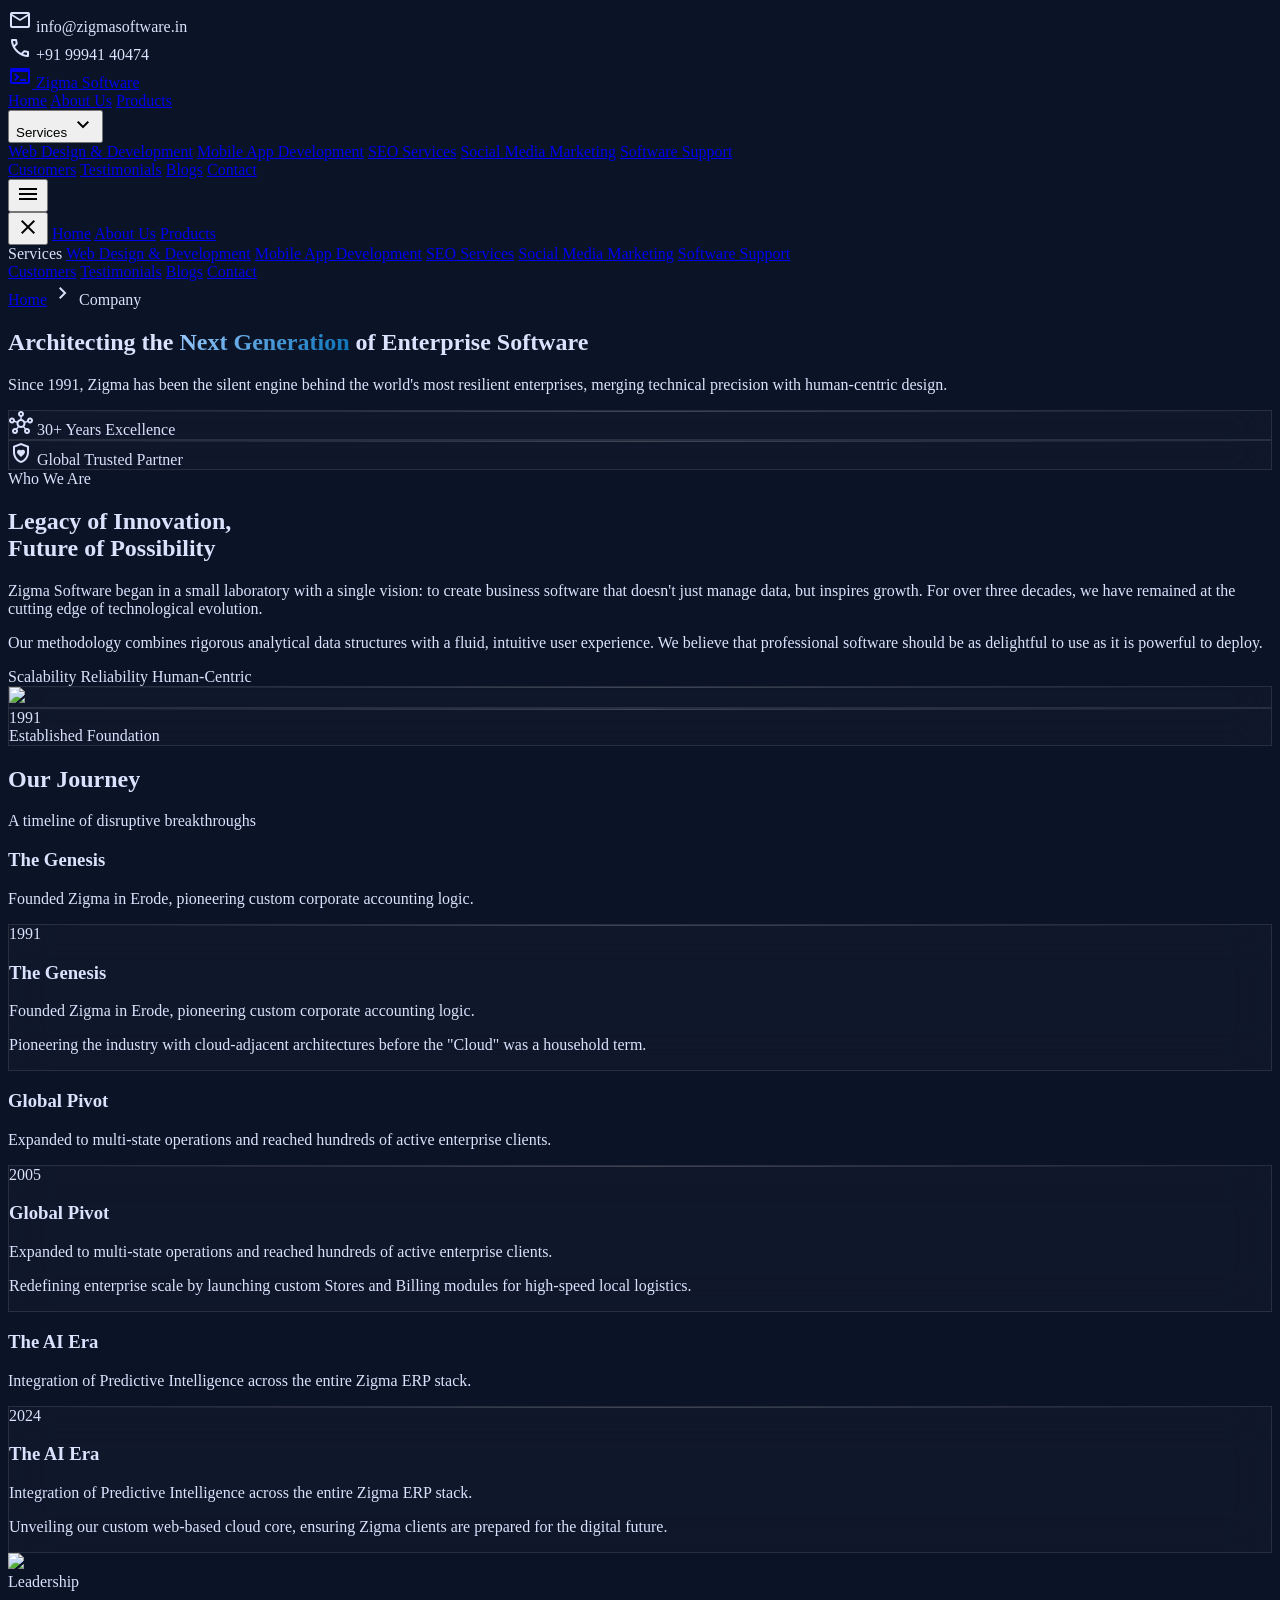
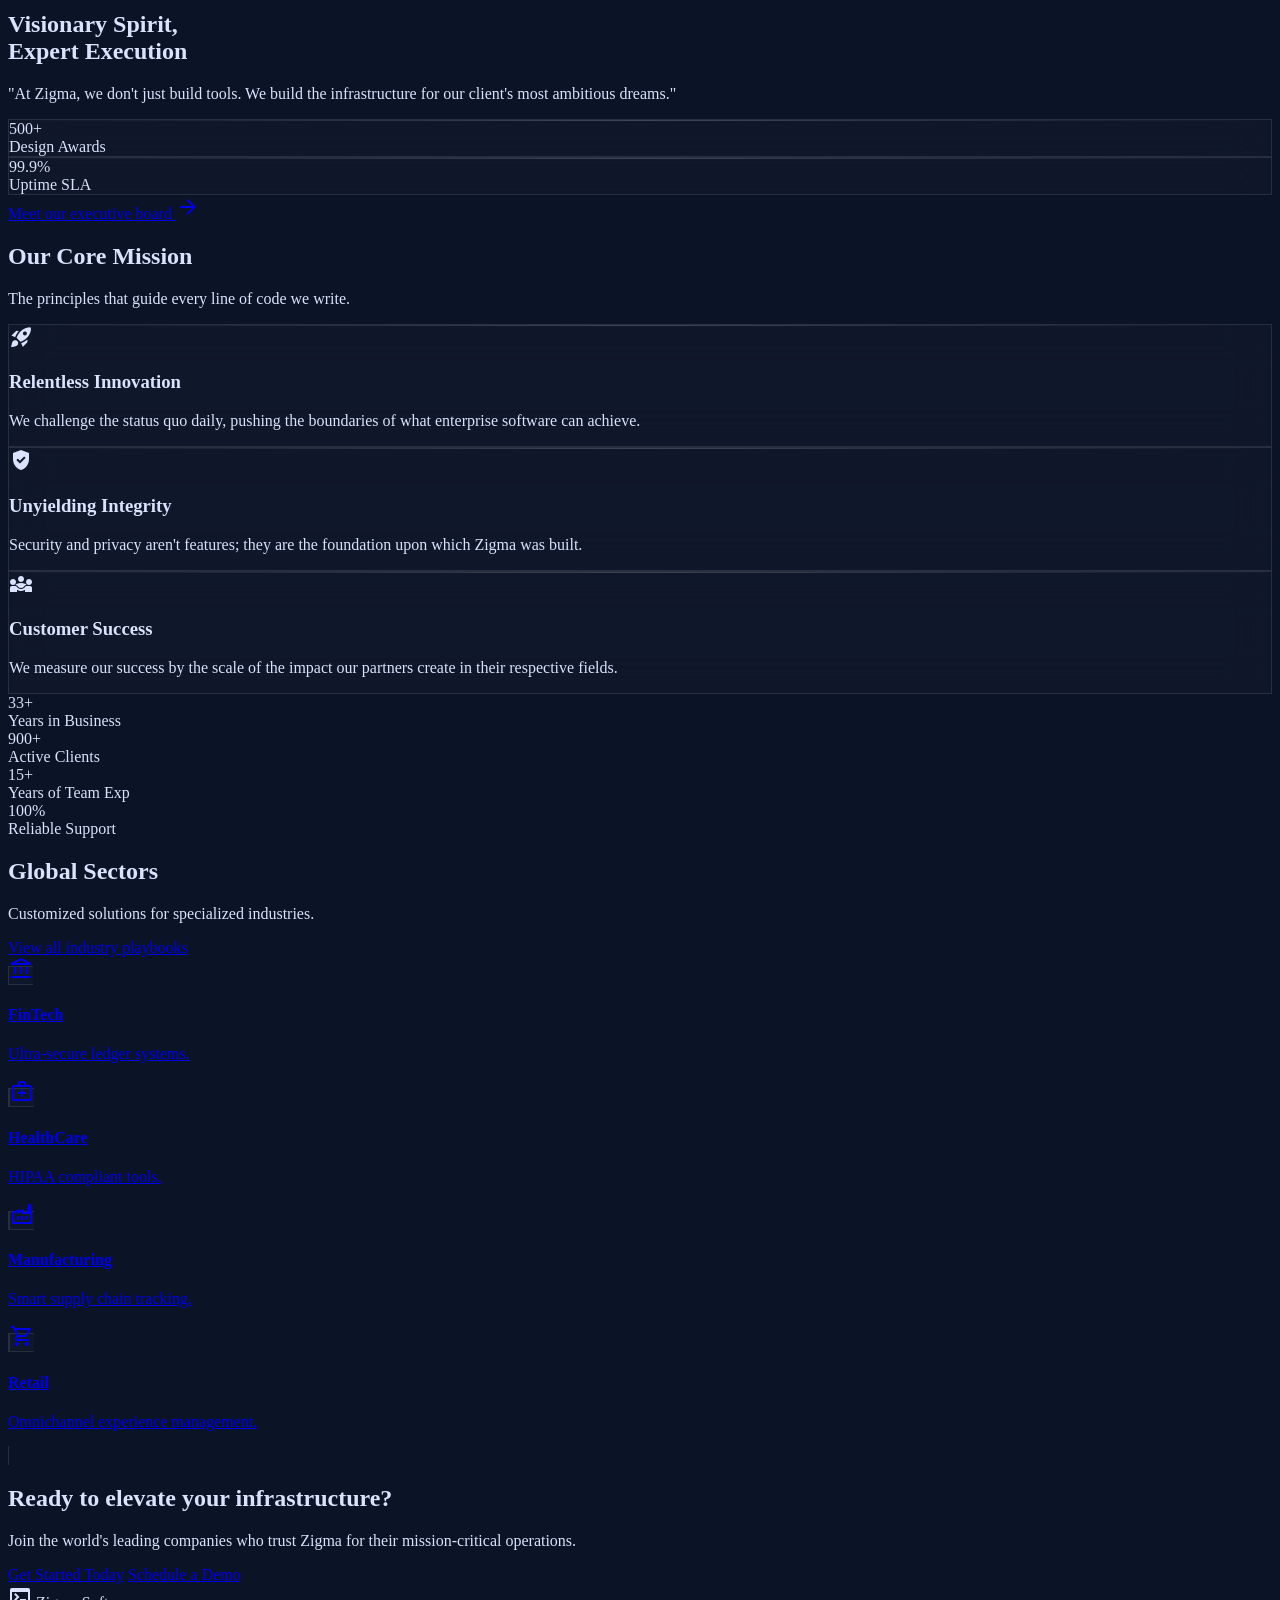
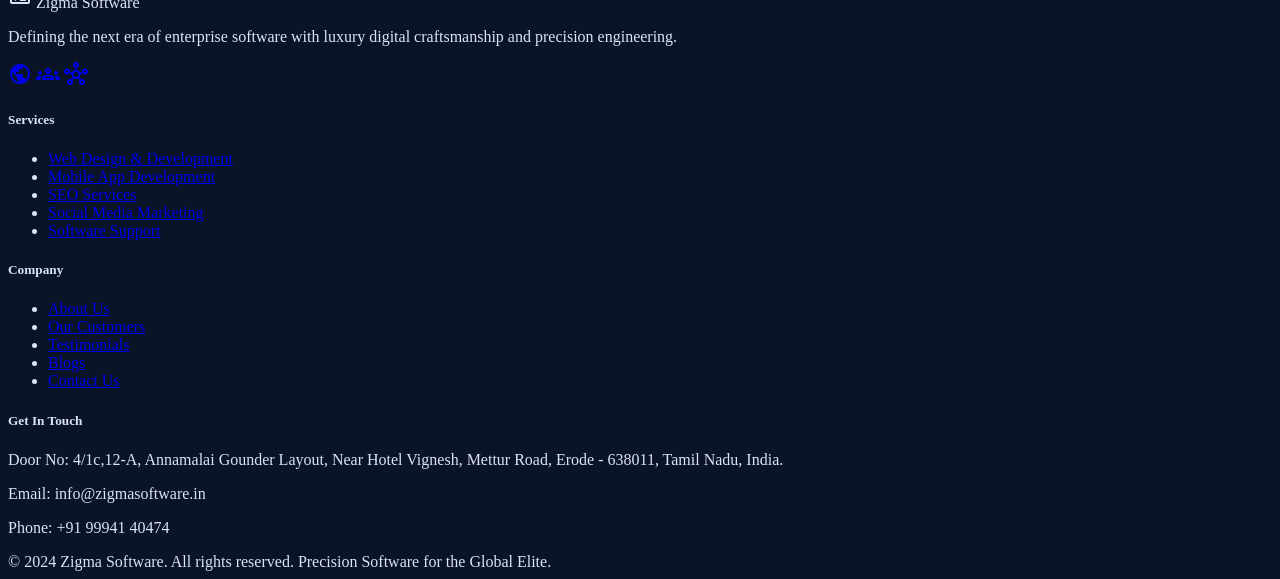
==== about.html @ ea685d1d "Add website files and assets" ====
<!DOCTYPE html>

<html class="dark" lang="en"><head>
<meta charset="utf-8"/>
<meta content="width=device-width, initial-scale=1.0" name="viewport"/>
<title>About Us | Zigma Software</title>
<script src="https://cdn.tailwindcss.com?plugins=forms,container-queries"></script>
<link href="https://fonts.googleapis.com/css2?family=Plus+Jakarta+Sans:wght@400;500;600;700;800&amp;family=Inter:wght@300;400;500;600&amp;family=Geist:wght@400;500;600&amp;display=swap" rel="stylesheet"/>
<link href="https://fonts.googleapis.com/css2?family=Material+Symbols+Outlined:wght,FILL@100..700,0..1&amp;display=swap" rel="stylesheet"/>
<style>
        body {
            background-color: #0b1326;
            color: #dae2fd;
            overflow-x: hidden;
        }
        .glass-card {
            background: rgba(23, 31, 51, 0.4);
            backdrop-filter: blur(20px);
            border: 1px solid rgba(255, 255, 255, 0.1);
            position: relative;
            overflow: hidden;
        }
        .glass-card::before {
            content: "";
            position: absolute;
            top: 0;
            left: 0;
            right: 0;
            height: 1px;
            background: linear-gradient(90deg, transparent, rgba(255,255,255,0.2), transparent);
        }
        .text-gradient-blue {
            background: linear-gradient(135deg, #9ccaff 0%, #0670b7 100%);
            -webkit-background-clip: text;
            -webkit-text-fill-color: transparent;
        }
        .timeline-line {
            background: linear-gradient(to bottom, #0670b7 0%, #bdc2ff 50%, #0670b7 100%);
        }
        .floating {
            animation: floating 6s ease-in-out infinite;
        }
        @keyframes floating {
            0% { transform: translateY(0px); }
            50% { transform: translateY(-20px); }
            100% { transform: translateY(0px); }
        }
        .noise-overlay {
            background-image: url("https://www.transparenttextures.com/patterns/stardust.png");
            opacity: 0.02;
            pointer-events: none;
        }
    </style>
<script id="tailwind-config">
        tailwind.config = {
          darkMode: "class",
          theme: {
            extend: {
              "colors": {
                "tertiary-fixed-dim": "#bdc2ff",
                "surface-tint": "#9ccaff",
                "surface-container-low": "#131b2e",
                "on-primary-fixed-variant": "#00497b",
                "on-secondary-fixed-variant": "#930016",
                "outline": "#8a919c",
                "on-primary-fixed": "#001d35",
                "on-error-container": "#ffdad6",
                "on-primary-container": "#e6f0ff",
                "on-background": "#dae2fd",
                "surface-bright": "#31394d",
                "primary": "#9ccaff",
                "on-tertiary": "#1b247f",
                "surface-dim": "#0b1326",
                "on-secondary-container": "#ffb3ae",
                "on-secondary": "#68000c",
                "surface-container-lowest": "#060e20",
                "tertiary-fixed": "#e0e0ff",
                "outline-variant": "#404751",
                "inverse-on-surface": "#283044",
                "error": "#ffb4ab",
                "background": "#0b1326",
                "tertiary": "#bdc2ff",
                "on-tertiary-container": "#efedff",
                "primary-fixed-dim": "#9ccaff",
                "secondary-fixed-dim": "#ffb3ae",
                "surface-container": "#171f33",
                "on-surface-variant": "#c0c7d2",
                "primary-fixed": "#d0e4ff",
                "surface-variant": "#2d3449",
                "inverse-primary": "#0062a1",
                "tertiary-container": "#5b64be",
                "on-secondary-fixed": "#410005",
                "on-tertiary-fixed-variant": "#343d96",
                "inverse-surface": "#dae2fd",
                "error-container": "#93000a",
                "on-error": "#690005",
                "on-primary": "#003257",
                "surface-container-highest": "#2d3449",
                "surface": "#0b1326",
                "secondary-fixed": "#ffdad7",
                "on-tertiary-fixed": "#000767",
                "on-surface": "#dae2fd",
                "secondary": "#ffb3ae",
                "surface-container-high": "#222a3d",
                "secondary-container": "#a9011b",
                "primary-container": "#0670b7",
                "brand-red": "#EC3F43",
                "brand-blue": "#0670B7"
              },
              "borderRadius": {
                "DEFAULT": "0.25rem",
                "lg": "0.5rem",
                "xl": "0.75rem",
                "full": "9999px",
                "executive": "20px"
              },
              "spacing": {
                      "base": "8px",
                      "container-margin-desktop": "40px",
                      "container-margin-mobile": "16px",
                      "container-max": "1440px",
                      "gutter": "24px",
                      "lg": "24px",
                      "md": "16px",
                      "sm": "12px",
                      "xl": "32px",
                      "xs": "4px",
                      "xxl": "64px"
              },
              "fontFamily": {
                "label-md": ["Geist"],
                "body-md": ["Inter"],
                "headline-md": ["Plus Jakarta Sans"],
                "display-lg": ["Plus Jakarta Sans"],
                "body-lg": ["Inter"]
              }
            }
          }
        }
    </script>
<style>
    body {
      min-height: max(884px, 100dvh);
    }
  </style>
  </head>
<body class="font-body-md text-on-surface bg-surface">
<div class="noise-overlay fixed inset-0 z-[100]"></div>
<!-- Top Contact Bar -->
<div class="hidden md:flex bg-[#001D35] text-white h-10 px-container-margin-desktop items-center justify-between text-label-sm font-label-sm relative z-50 border-b border-white/10">
<div class="flex items-center gap-md">
<span class="flex items-center gap-xs"><span class="material-symbols-outlined text-[16px] text-primary-fixed-dim">mail</span> info@zigmasoftware.in</span>
</div>
<div class="flex items-center gap-md">
<span class="flex items-center gap-xs"><span class="material-symbols-outlined text-[16px] text-primary-fixed-dim">call</span> +91 99941 40474</span>
</div>
</div>
<!-- Navigation Header -->
<nav class="sticky top-0 w-full z-50 bg-[#00497b] shadow-md border-b border-white/10 h-20 flex items-center" id="main-nav">
<div class="max-w-[1280px] mx-auto w-full px-container-margin-desktop flex items-center justify-between h-full">
<a href="index.html" class="flex items-center gap-base cursor-pointer">
<span class="material-symbols-outlined text-white text-[32px]">terminal</span>
<span class="font-poppins font-bold text-headline-md text-white tracking-tight">Zigma Software</span>
</a>
<div class="hidden lg:flex items-center gap-xl font-poppins text-label-md h-full">
<a class="text-white hover:text-secondary transition-colors" href="index.html">Home</a>
<a class="text-white hover:text-secondary transition-colors" href="about.html">About Us</a>
<a class="text-white hover:text-secondary transition-colors" href="products.html">Products</a>
<!-- Services Dropdown container -->
<div class="relative group h-full flex items-center">
  <button class="text-white hover:text-secondary font-semibold flex items-center gap-xs focus:outline-none">
    <span>Services</span>
    <span class="material-symbols-outlined text-[16px] transition-transform duration-200 group-hover:rotate-180 font-bold">expand_more</span>
  </button>
  <!-- Dropdown Menu -->
  <div class="absolute top-full left-0 w-64 rounded-md shadow-lg bg-white ring-1 ring-black ring-opacity-5 opacity-0 invisible group-hover:opacity-100 group-hover:visible transition-all duration-200 z-50 py-1 text-left">
    <a href="web-development.html" class="block px-4 py-2.5 text-sm text-gray-700 hover:bg-gray-100 hover:text-primary" role="menuitem">Web Design & Development</a>
    <a href="mobile-development.html" class="block px-4 py-2.5 text-sm text-gray-700 hover:bg-gray-100 hover:text-primary" role="menuitem">Mobile App Development</a>
    <a href="seo-services.html" class="block px-4 py-2.5 text-sm text-gray-700 hover:bg-gray-100 hover:text-primary" role="menuitem">SEO Services</a>
    <a href="social-marketing.html" class="block px-4 py-2.5 text-sm text-gray-700 hover:bg-gray-100 hover:text-primary" role="menuitem">Social Media Marketing</a>
    <a href="software-support.html" class="block px-4 py-2.5 text-sm text-gray-700 hover:bg-gray-100 hover:text-primary" role="menuitem">Software Support</a>
  </div>
</div>
<a class="text-white hover:text-secondary transition-colors" href="customer.html">Customers</a>
<a class="text-white hover:text-secondary transition-colors" href="testimonials.html">Testimonials</a>
<a class="text-white hover:text-secondary transition-colors" href="blog.html">Blogs</a>
<a href="contact.html" class="bg-[#EC3F43] text-white px-md py-xs rounded font-bold hover:brightness-110 transition-all">Contact</a>
</div>
<button class="lg:hidden text-white" id="mobile-menu-toggle">
<span class="material-symbols-outlined">menu</span>
</button>
</div>
</nav>

<!-- Mobile Menu (Overlay) -->
<div class="fixed inset-0 z-[100] bg-[#001D35]/95 hidden lg:hidden flex flex-col items-center justify-center gap-lg text-white text-title-lg font-bold" id="mobile-menu">
<button class="absolute top-6 right-6 text-white" id="mobile-menu-close">
<span class="material-symbols-outlined text-[32px]">close</span>
</button>
<a class="hover:text-secondary transition-colors" href="index.html">Home</a>
<a class="hover:text-secondary transition-colors" href="about.html">About Us</a>
<a class="hover:text-secondary transition-colors" href="products.html">Products</a>
<div class="flex flex-col items-center gap-sm">
  <span class="text-white/60 text-sm uppercase tracking-wider">Services</span>
  <a class="text-white hover:text-secondary text-base transition-colors" href="web-development.html">Web Design & Development</a>
  <a class="text-white hover:text-secondary text-base transition-colors" href="mobile-development.html">Mobile App Development</a>
  <a class="text-white hover:text-secondary text-base transition-colors" href="seo-services.html">SEO Services</a>
  <a class="text-white hover:text-secondary text-base transition-colors" href="social-marketing.html">Social Media Marketing</a>
  <a class="text-white hover:text-secondary text-base transition-colors" href="software-support.html">Software Support</a>
</div>
<a class="hover:text-secondary transition-colors" href="customer.html">Customers</a>
<a class="hover:text-secondary transition-colors" href="testimonials.html">Testimonials</a>
<a class="hover:text-secondary transition-colors" href="blog.html">Blogs</a>
<a href="contact.html" class="bg-[#EC3F43] text-white px-xl py-md rounded-full font-semibold hover:brightness-110 transition-all mt-md">Contact</a>
</div>
<main>
<!-- Hero Section -->
<section class="relative min-h-[618px] flex flex-col items-center justify-center overflow-hidden px-gutter pt-xxl pb-xxl">
<div class="absolute inset-0 bg-gradient-to-br from-surface-dim via-surface-container-low to-primary-container/20 z-0"></div>
<!-- Animated Background Elements -->
<div class="absolute top-20 left-10 w-64 h-64 bg-primary/10 rounded-full blur-[100px] floating"></div>
<div class="absolute bottom-10 right-10 w-96 h-96 bg-brand-red/5 rounded-full blur-[120px] floating" style="animation-delay: 2s"></div>
<div class="relative z-10 max-w-4xl text-center space-y-md">
<nav class="flex justify-center items-center gap-xs text-on-surface-variant font-label-sm mb-lg">
<a href="index.html" class="hover:text-primary cursor-pointer transition-colors">Home</a>
<span class="material-symbols-outlined text-sm" data-icon="chevron_right">chevron_right</span>
<span class="text-primary">Company</span>
</nav>
<h1 class="font-display-lg text-display-lg tracking-tight leading-none text-on-surface">
                    Architecting the <span class="text-gradient-blue">Next Generation</span> of Enterprise Software
                </h1>
<p class="font-body-lg text-body-lg text-on-surface-variant max-w-2xl mx-auto">
                    Since 1991, Zigma has been the silent engine behind the world's most resilient enterprises, merging technical precision with human-centric design.
                </p>
<div class="flex flex-wrap justify-center gap-md pt-lg">
<div class="glass-card px-lg py-md rounded-executive flex items-center gap-sm">
<span class="material-symbols-outlined text-primary" data-icon="hub">hub</span>
<span class="font-label-md">30+ Years Excellence</span>
</div>
<div class="glass-card px-lg py-md rounded-executive flex items-center gap-sm">
<span class="material-symbols-outlined text-brand-red" data-icon="shield_with_heart">shield_with_heart</span>
<span class="font-label-md">Global Trusted Partner</span>
</div>
</div>
</div>
</section>
<!-- Who We Are -->
<section class="py-xxl max-w-container-max mx-auto px-gutter grid grid-cols-1 lg:grid-cols-2 gap-xxl items-center">
<div class="space-y-lg">
<span class="text-brand-blue font-label-sm tracking-[0.2em] uppercase">Who We Are</span>
<h2 class="font-headline-lg text-headline-lg text-on-surface leading-tight">Legacy of Innovation, <br/>Future of Possibility</h2>
<div class="font-body-md text-on-surface-variant space-y-md">
<p>Zigma Software began in a small laboratory with a single vision: to create business software that doesn't just manage data, but inspires growth. For over three decades, we have remained at the cutting edge of technological evolution.</p>
<p>Our methodology combines rigorous analytical data structures with a fluid, intuitive user experience. We believe that professional software should be as delightful to use as it is powerful to deploy.</p>
</div>
<div class="flex flex-wrap gap-sm">
<span class="bg-primary/10 text-primary border border-primary/20 px-md py-xs rounded-full font-label-sm">Scalability</span>
<span class="bg-primary/10 text-primary border border-primary/20 px-md py-xs rounded-full font-label-sm">Reliability</span>
<span class="bg-primary/10 text-primary border border-primary/20 px-md py-xs rounded-full font-label-sm">Human-Centric</span>
</div>
</div>
<div class="relative">
<div class="glass-card rounded-executive p-md aspect-square flex items-center justify-center">
<img class="w-full h-full object-cover rounded-[12px] brightness-90 contrast-110" data-alt="A high-end architectural shot of a modern glass and steel office building during blue hour. The lighting is cold and professional with glowing blue interior lights. The composition is dynamic and diagonal, reflecting a sense of progress and stability. Minimalist tech aesthetic with deep navy shadows and bright highlights." src="https://lh3.googleusercontent.com/aida/[base64]"/>
</div>
<div class="absolute -bottom-8 -left-8 glass-card p-lg rounded-executive shadow-2xl border-primary/30 hidden md:block">
<div class="text-primary font-display-lg text-headline-lg">1991</div>
<div class="font-label-md text-on-surface-variant">Established Foundation</div>
</div>
</div>
</section>
<!-- Our Journey -->
<section class="py-xxl bg-surface-container-lowest relative">
<div class="max-w-container-max mx-auto px-gutter">
<div class="text-center mb-xxl">
<h2 class="font-headline-lg text-headline-lg">Our Journey</h2>
<p class="text-on-surface-variant mt-sm">A timeline of disruptive breakthroughs</p>
</div>
<div class="relative">
<!-- Vertical Line -->
<div class="absolute left-1/2 -translate-x-1/2 top-0 bottom-0 w-px timeline-line opacity-20 hidden md:block"></div>
<div class="space-y-xxl">
<!-- Step 1 -->
<div class="flex flex-col md:flex-row items-center gap-xl relative">
<div class="w-full md:w-1/2 text-right hidden md:block">
<h3 class="font-headline-md text-primary">The Genesis</h3>
<p class="text-on-surface-variant">Founded Zigma in Erode, pioneering custom corporate accounting logic.</p>
</div>
<div class="z-10 w-12 h-12 rounded-full bg-surface border-4 border-primary flex items-center justify-center">
<div class="w-2 h-2 rounded-full bg-primary animate-ping"></div>
</div>
<div class="w-full md:w-1/2 glass-card p-lg rounded-executive">
<span class="text-primary font-bold">1991</span>
<h3 class="font-headline-md block md:hidden">The Genesis</h3>
<p class="text-on-surface-variant md:hidden">Founded Zigma in Erode, pioneering custom corporate accounting logic.</p>
<p class="hidden md:block">Pioneering the industry with cloud-adjacent architectures before the "Cloud" was a household term.</p>
</div>
</div>
<!-- Step 2 -->
<div class="flex flex-col md:flex-row-reverse items-center gap-xl relative">
<div class="w-full md:w-1/2 text-left hidden md:block">
<h3 class="font-headline-md text-brand-red">Global Pivot</h3>
<p class="text-on-surface-variant">Expanded to multi-state operations and reached hundreds of active enterprise clients.</p>
</div>
<div class="z-10 w-12 h-12 rounded-full bg-surface border-4 border-brand-red flex items-center justify-center">
<div class="w-2 h-2 rounded-full bg-brand-red"></div>
</div>
<div class="w-full md:w-1/2 glass-card p-lg rounded-executive">
<span class="text-brand-red font-bold">2005</span>
<h3 class="font-headline-md block md:hidden">Global Pivot</h3>
<p class="text-on-surface-variant md:hidden">Expanded to multi-state operations and reached hundreds of active enterprise clients.</p>
<p class="hidden md:block">Redefining enterprise scale by launching custom Stores and Billing modules for high-speed local logistics.</p>
</div>
</div>
<!-- Step 3 -->
<div class="flex flex-col md:flex-row items-center gap-xl relative">
<div class="w-full md:w-1/2 text-right hidden md:block">
<h3 class="font-headline-md text-primary">The AI Era</h3>
<p class="text-on-surface-variant">Integration of Predictive Intelligence across the entire Zigma ERP stack.</p>
</div>
<div class="z-10 w-12 h-12 rounded-full bg-surface border-4 border-primary flex items-center justify-center">
<div class="w-2 h-2 rounded-full bg-primary"></div>
</div>
<div class="w-full md:w-1/2 glass-card p-lg rounded-executive">
<span class="text-primary font-bold">2024</span>
<h3 class="font-headline-md block md:hidden">The AI Era</h3>
<p class="text-on-surface-variant md:hidden">Integration of Predictive Intelligence across the entire Zigma ERP stack.</p>
<p class="hidden md:block">Unveiling our custom web-based cloud core, ensuring Zigma clients are prepared for the digital future.</p>
</div>
</div>
</div>
</div>
</div>
</section>
<!-- The Visionary Spirit -->
<section class="py-xxl max-w-container-max mx-auto px-gutter overflow-hidden">
<div class="flex flex-col lg:flex-row gap-xxl items-center">
<div class="w-full lg:w-1/2 relative">
<div class="absolute -top-10 -left-10 w-full h-full border-2 border-primary/20 rounded-executive"></div>
<img class="w-full rounded-executive shadow-2xl relative z-10" data-alt="A professional, high-fidelity black and white portrait of a confident tech executive. The lighting is cinematic, highlighting sharp features and a visionary gaze. The background is a soft-focus laboratory or high-tech office with glowing monitors. Minimalist, premium, and authoritative atmosphere with high contrast." src="https://lh3.googleusercontent.com/aida/[base64]"/>
</div>
<div class="w-full lg:w-1/2 space-y-lg">
<span class="text-brand-red font-label-sm tracking-[0.2em] uppercase">Leadership</span>
<h2 class="font-display-lg text-headline-lg leading-tight">Visionary Spirit, <br/>Expert Execution</h2>
<p class="font-body-lg text-on-surface-variant">"At Zigma, we don't just build tools. We build the infrastructure for our client's most ambitious dreams."</p>
<div class="grid grid-cols-2 gap-md">
<div class="glass-card p-md rounded-executive border-l-4 border-l-primary">
<div class="font-headline-md text-primary">500+</div>
<div class="font-label-sm text-on-surface-variant">Design Awards</div>
</div>
<div class="glass-card p-md rounded-executive border-l-4 border-l-brand-red">
<div class="font-headline-md text-brand-red">99.9%</div>
<div class="font-label-sm text-on-surface-variant">Uptime SLA</div>
</div>
</div>
<a href="contact.html" class="flex items-center gap-sm text-primary font-label-md group">
                        Meet our executive board
                        <span class="material-symbols-outlined transition-transform group-hover:translate-x-2" data-icon="arrow_forward">arrow_forward</span>
</a>
</div>
</div>
</section>
<!-- Mission & Values -->
<section class="py-xxl bg-gradient-to-b from-surface to-surface-container">
<div class="max-w-container-max mx-auto px-gutter text-center mb-xl">
<h2 class="font-headline-lg text-headline-lg">Our Core Mission</h2>
<p class="text-on-surface-variant">The principles that guide every line of code we write.</p>
</div>
<div class="max-w-container-max mx-auto px-gutter grid grid-cols-1 md:grid-cols-3 gap-lg">
<div class="glass-card p-xl rounded-executive text-center hover:shadow-[0_0_30px_rgba(156,202,255,0.15)] transition-all group">
<div class="w-16 h-16 bg-primary/10 rounded-2xl flex items-center justify-center mx-auto mb-lg group-hover:scale-110 transition-transform">
<span class="material-symbols-outlined text-4xl text-primary" data-icon="rocket_launch" style="font-variation-settings: 'FILL' 1;">rocket_launch</span>
</div>
<h3 class="font-headline-md mb-md">Relentless Innovation</h3>
<p class="text-on-surface-variant font-body-md">We challenge the status quo daily, pushing the boundaries of what enterprise software can achieve.</p>
</div>
<div class="glass-card p-xl rounded-executive text-center hover:shadow-[0_0_30px_rgba(236,63,67,0.15)] transition-all group">
<div class="w-16 h-16 bg-brand-red/10 rounded-2xl flex items-center justify-center mx-auto mb-lg group-hover:scale-110 transition-transform">
<span class="material-symbols-outlined text-4xl text-brand-red" data-icon="verified_user" style="font-variation-settings: 'FILL' 1;">verified_user</span>
</div>
<h3 class="font-headline-md mb-md">Unyielding Integrity</h3>
<p class="text-on-surface-variant font-body-md">Security and privacy aren't features; they are the foundation upon which Zigma was built.</p>
</div>
<div class="glass-card p-xl rounded-executive text-center hover:shadow-[0_0_30px_rgba(156,202,255,0.15)] transition-all group">
<div class="w-16 h-16 bg-primary/10 rounded-2xl flex items-center justify-center mx-auto mb-lg group-hover:scale-110 transition-transform">
<span class="material-symbols-outlined text-4xl text-primary" data-icon="diversity_3" style="font-variation-settings: 'FILL' 1;">diversity_3</span>
</div>
<h3 class="font-headline-md mb-md">Customer Success</h3>
<p class="text-on-surface-variant font-body-md">We measure our success by the scale of the impact our partners create in their respective fields.</p>
</div>
</div>
</section>
<!-- Achievements Stats -->
<section class="py-xxl bg-[#001d35] relative overflow-hidden">
<div class="absolute inset-0 noise-overlay opacity-5"></div>
<div class="max-w-container-max mx-auto px-gutter relative z-10">
<div class="grid grid-cols-1 sm:grid-cols-2 lg:grid-cols-4 gap-xl">
<div class="text-center">
<div class="text-display-lg font-display-lg text-primary leading-none mb-xs">33+</div>
<div class="text-on-surface-variant font-label-md tracking-widest uppercase">Years in Business</div>
</div>
<div class="text-center">
<div class="text-display-lg font-display-lg text-primary leading-none mb-xs">900+</div>
<div class="text-on-surface-variant font-label-md tracking-widest uppercase">Active Clients</div>
</div>
<div class="text-center">
<div class="text-display-lg font-display-lg text-primary leading-none mb-xs">15+</div>
<div class="text-on-surface-variant font-label-md tracking-widest uppercase">Years of Team Exp</div>
</div>
<div class="text-center">
<div class="text-display-lg font-display-lg text-primary leading-none mb-xs">100%</div>
<div class="text-on-surface-variant font-label-md tracking-widest uppercase">Reliable Support</div>
</div>
</div>
</div>
</section>
<!-- Industries We Serve -->
<section class="py-xxl max-w-container-max mx-auto px-gutter">
<div class="mb-xxl flex flex-col md:flex-row justify-between items-end gap-md">
<div>
<h2 class="font-headline-lg text-headline-lg">Global Sectors</h2>
<p class="text-on-surface-variant">Customized solutions for specialized industries.</p>
</div>
<a class="text-primary font-label-md underline underline-offset-8" href="customer.html">View all industry playbooks</a>
</div>
<div class="grid grid-cols-2 md:grid-cols-4 gap-md">
<a href="customer.html" class="glass-card p-lg rounded-executive group hover:bg-surface-variant/30 transition-all cursor-pointer block">
<span class="material-symbols-outlined text-3xl text-primary mb-md block" data-icon="account_balance">account_balance</span>
<h4 class="font-label-md text-on-surface mb-sm">FinTech</h4>
<p class="text-xs text-on-surface-variant">Ultra-secure ledger systems.</p>
</a>
<a href="customer.html" class="glass-card p-lg rounded-executive group hover:bg-surface-variant/30 transition-all cursor-pointer block">
<span class="material-symbols-outlined text-3xl text-primary mb-md block" data-icon="medical_services">medical_services</span>
<h4 class="font-label-md text-on-surface mb-sm">HealthCare</h4>
<p class="text-xs text-on-surface-variant">HIPAA compliant tools.</p>
</a>
<a href="customer.html" class="glass-card p-lg rounded-executive group hover:bg-surface-variant/30 transition-all cursor-pointer block">
<span class="material-symbols-outlined text-3xl text-primary mb-md block" data-icon="factory">factory</span>
<h4 class="font-label-md text-on-surface mb-sm">Manufacturing</h4>
<p class="text-xs text-on-surface-variant">Smart supply chain tracking.</p>
</a>
<a href="customer.html" class="glass-card p-lg rounded-executive group hover:bg-surface-variant/30 transition-all cursor-pointer block">
<span class="material-symbols-outlined text-3xl text-primary mb-md block" data-icon="shopping_cart">shopping_cart</span>
<h4 class="font-label-md text-on-surface mb-sm">Retail</h4>
<p class="text-xs text-on-surface-variant">Omnichannel experience management.</p>
</a>
</div>
</section>
<!-- Final CTA -->
<section class="py-xxl px-gutter">
<div class="max-w-container-max mx-auto bg-gradient-to-r from-primary-container to-brand-blue rounded-[32px] p-xxl text-center relative overflow-hidden group">
<div class="absolute inset-0 bg-[radial-gradient(circle_at_center,_var(--tw-gradient-stops))] from-white/10 to-transparent opacity-0 group-hover:opacity-100 transition-opacity duration-700"></div>
<div class="relative z-10 max-w-2xl mx-auto space-y-md">
<h2 class="font-display-lg text-display-lg-mobile md:text-display-lg text-white">Ready to elevate your infrastructure?</h2>
<p class="text-on-primary-container/80 font-body-lg">Join the world's leading companies who trust Zigma for their mission-critical operations.</p>
<div class="pt-lg flex flex-col sm:flex-row justify-center gap-md">
<a href="contact.html" class="bg-white text-brand-blue font-label-md px-xxl py-md rounded-full shadow-xl hover:scale-105 transition-transform flex items-center justify-center">Get Started Today</a>
<a href="contact.html" class="bg-brand-red text-white font-label-md px-xxl py-md rounded-full shadow-xl hover:scale-105 transition-transform flex items-center justify-center">Schedule a Demo</a>
</div>
</div>
</div>
</section>
</main>
<!-- Footer -->
<footer class="bg-inverse-surface dark:bg-surface-container-lowest text-on-primary dark:text-on-surface w-full rounded-t-xl border-t-4 border-primary mt-xxl">
<div class="grid grid-cols-1 md:grid-cols-4 gap-lg px-xl py-xl max-w-7xl mx-auto">
<div class="space-y-md">
<div class="flex items-center gap-3">
<span class="material-symbols-outlined text-primary text-[32px]">terminal</span>
<span class="font-headline-md text-headline-md font-bold text-on-primary">Zigma Software</span>
</div>
<p class="text-surface-variant/80 font-body-md leading-relaxed">Defining the next era of enterprise software with luxury digital craftsmanship and precision engineering.</p>
<div class="flex gap-md">
<a class="text-surface-variant/80 hover:text-secondary-fixed transition-all" href="#"><span class="material-symbols-outlined">public</span></a>
<a class="text-surface-variant/80 hover:text-secondary-fixed transition-all" href="#"><span class="material-symbols-outlined">groups</span></a>
<a class="text-surface-variant/80 hover:text-secondary-fixed transition-all" href="#"><span class="material-symbols-outlined">hub</span></a>
</div>
</div>
<div>
<h5 class="font-bold mb-lg">Services</h5>
<ul class="space-y-sm font-body-md text-surface-variant/80">
<li><a class="hover:text-white transition-colors" href="web-development.html">Web Design & Development</a></li>
<li><a class="hover:text-white transition-colors" href="mobile-development.html">Mobile App Development</a></li>
<li><a class="hover:text-white transition-colors" href="seo-services.html">SEO Services</a></li>
<li><a class="hover:text-white transition-colors" href="social-marketing.html">Social Media Marketing</a></li>
<li><a class="hover:text-white transition-colors" href="software-support.html">Software Support</a></li>
</ul>
</div>
<div>
<h5 class="font-bold mb-lg">Company</h5>
<ul class="space-y-sm font-body-md text-surface-variant/80">
<li><a class="hover:text-white transition-colors" href="about.html">About Us</a></li>
<li><a class="hover:text-white transition-colors" href="customer.html">Our Customers</a></li>
<li><a class="hover:text-white transition-colors" href="testimonials.html">Testimonials</a></li>
<li><a class="hover:text-white transition-colors" href="blog.html">Blogs</a></li>
<li><a class="hover:text-white transition-colors" href="contact.html">Contact Us</a></li>
</ul>
</div>
<div>
<h5 class="font-bold mb-lg">Get In Touch</h5>
<p class="text-surface-variant/80 text-sm mb-md">Door No: 4/1c,12-A, Annamalai Gounder Layout, Near Hotel Vignesh, Mettur Road, Erode - 638011, Tamil Nadu, India.</p>
<p class="text-surface-variant/80 text-sm mb-xs">Email: info@zigmasoftware.in</p>
<p class="text-surface-variant/80 text-sm mb-xs">Phone: +91 99941 40474</p>
</div>
</div>
<div class="max-w-7xl mx-auto px-xl py-lg border-t border-outline-variant/10 text-center text-surface-variant/60 font-label-sm text-label-sm">
            © 2024 Zigma Software. All rights reserved. Precision Software for the Global Elite.
        </div>
</footer>
<script>
        // Mobile menu toggle logic
        document.addEventListener('DOMContentLoaded', () => {
            const mobileMenuToggle = document.getElementById('mobile-menu-toggle');
            const mobileMenuClose = document.getElementById('mobile-menu-close');
            const mobileMenu = document.getElementById('mobile-menu');

            if (mobileMenuToggle && mobileMenuClose && mobileMenu) {
                mobileMenuToggle.addEventListener('click', () => {
                    mobileMenu.classList.remove('hidden');
                });
                mobileMenuClose.addEventListener('click', () => {
                    mobileMenu.classList.add('hidden');
                });
            }
        });

        // Micro-interactions and hover effects
        document.addEventListener('mousemove', (e) => {
            const mouseX = e.clientX / window.innerWidth;
            const mouseY = e.clientY / window.innerHeight;
            
            // Subtle parallax for background elements
            const floating = document.querySelectorAll('.floating');
            floating.forEach((el, index) => {
                const speed = (index + 1) * 20;
                el.style.transform = `translate(${(mouseX - 0.5) * speed}px, ${(mouseY - 0.5) * speed}px)`;
            });
        });

        // Intersection Observer for animations
        const observer = new IntersectionObserver((entries) => {
            entries.forEach(entry => {
                if (entry.isIntersecting) {
                    entry.target.classList.add('opacity-100', 'translate-y-0');
                    entry.target.classList.remove('opacity-0', 'translate-y-10');
                }
            });
        }, { threshold: 0.1 });

        document.querySelectorAll('.glass-card').forEach(card => {
            card.classList.add('transition-all', 'duration-700', 'opacity-0', 'translate-y-10');
            observer.observe(card);
        });
    </script>
</body></html>
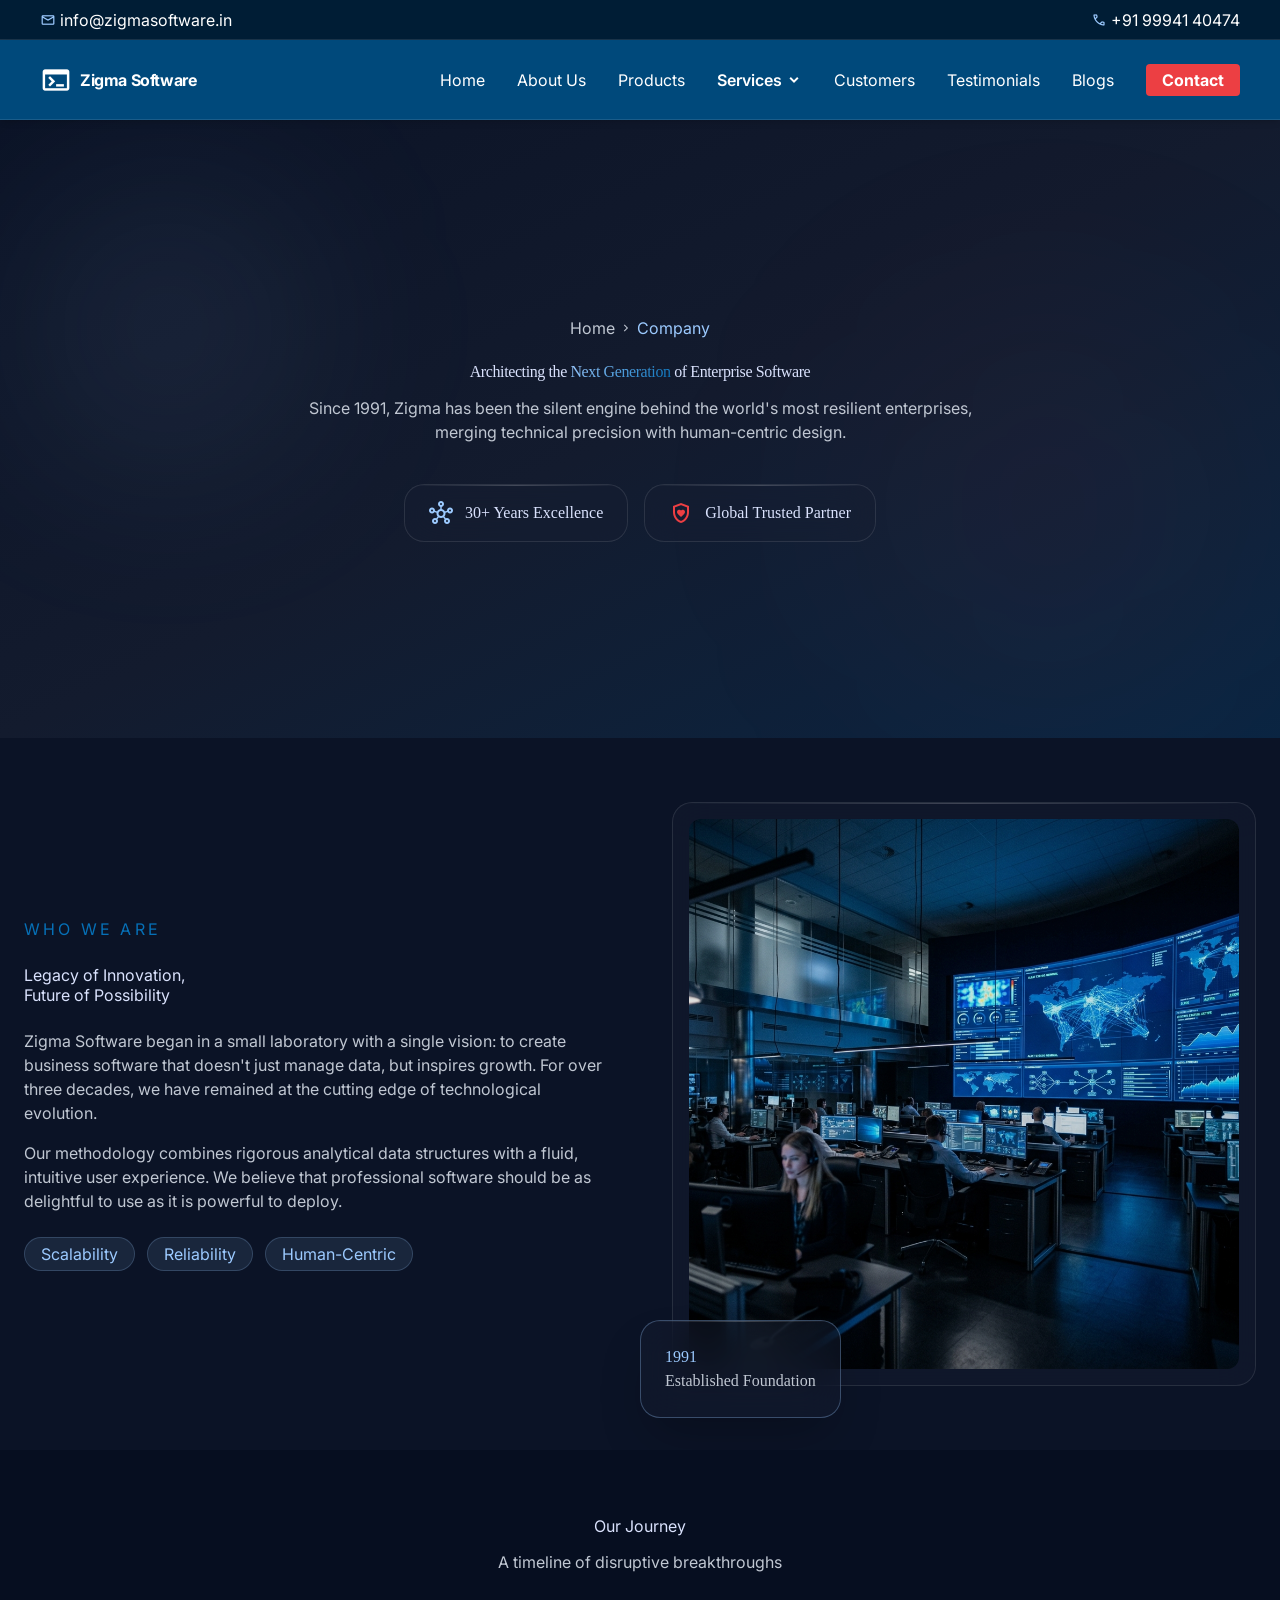
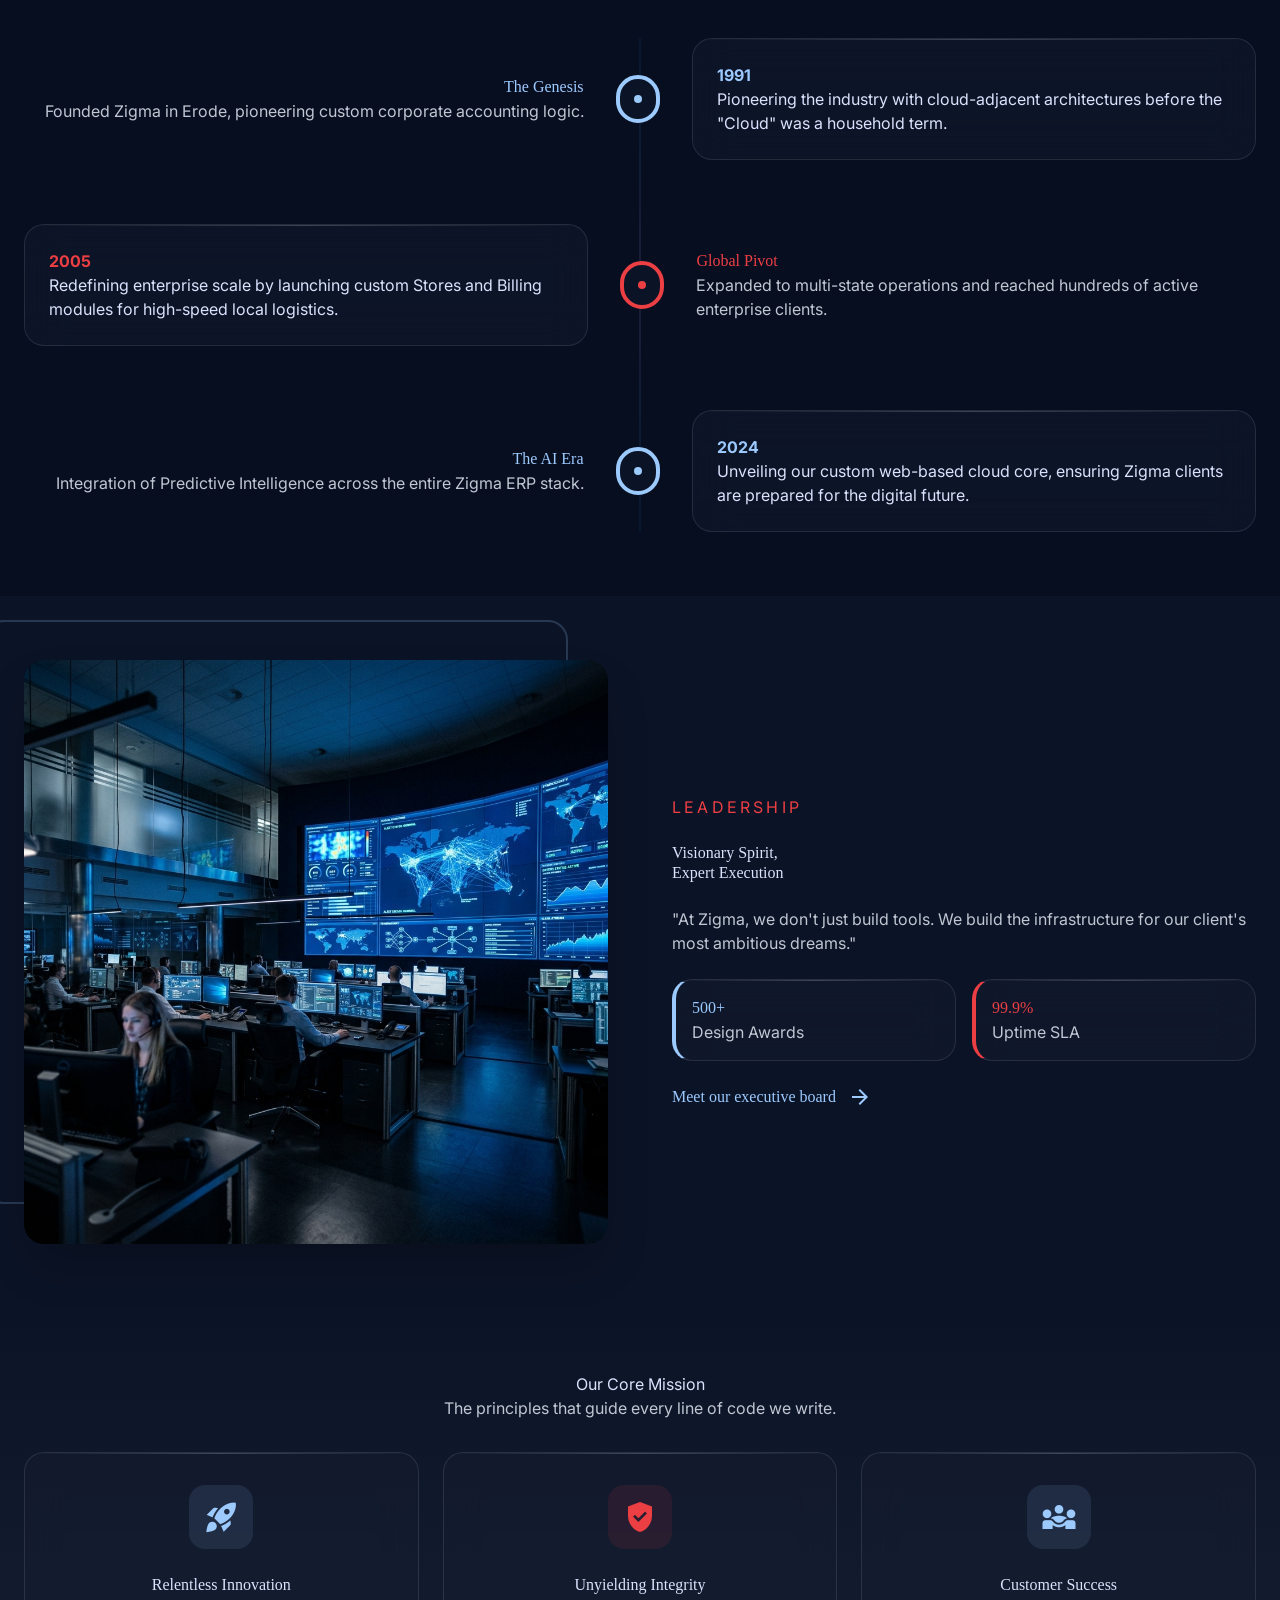
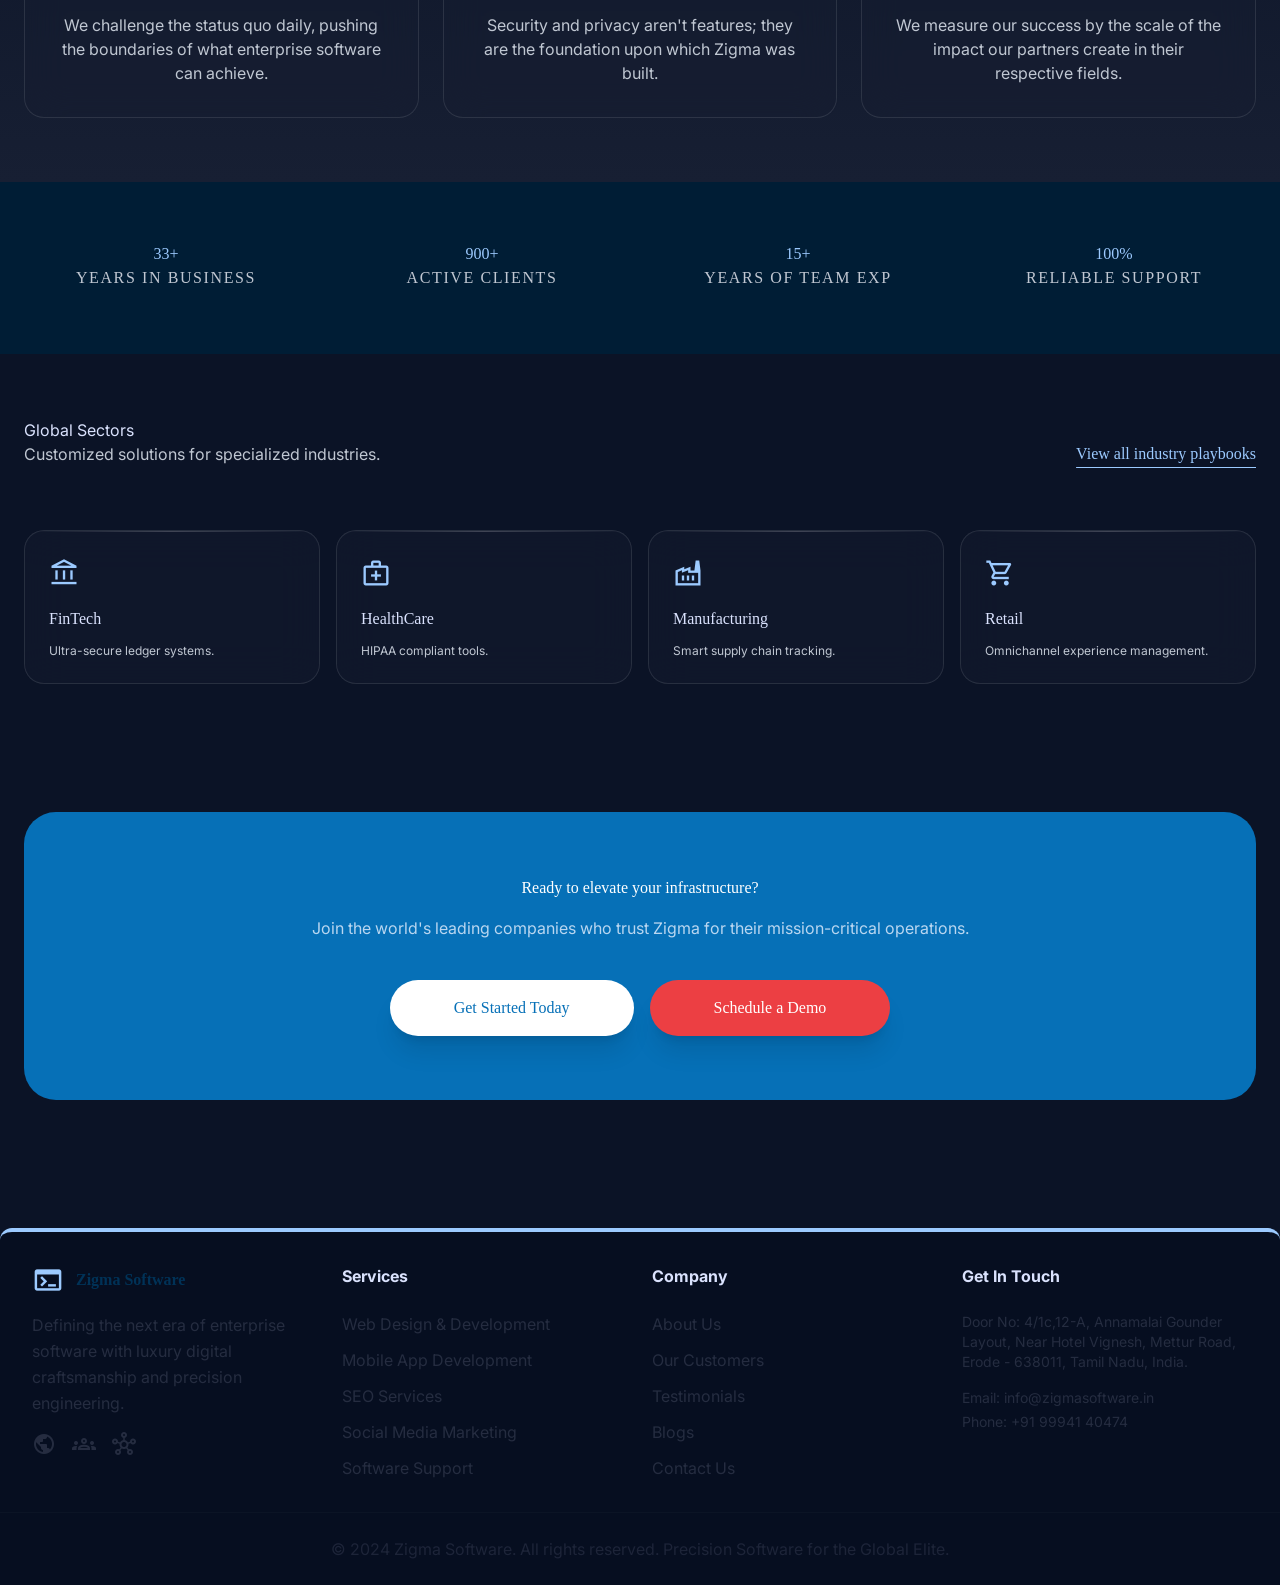
==== commit 8b0827f2: "Fix offline Tailwind styling and restore broken images with local premium assets" ====
--- a/about.html
+++ b/about.html
@@ -4,7 +4,7 @@
 <meta charset="utf-8"/>
 <meta content="width=device-width, initial-scale=1.0" name="viewport"/>
 <title>About Us | Zigma Software</title>
-<script src="https://cdn.tailwindcss.com?plugins=forms,container-queries"></script>
+<script src="assets/js/tailwind.js"></script>
 <link href="https://fonts.googleapis.com/css2?family=Plus+Jakarta+Sans:wght@400;500;600;700;800&amp;family=Inter:wght@300;400;500;600&amp;family=Geist:wght@400;500;600&amp;display=swap" rel="stylesheet"/>
 <link href="https://fonts.googleapis.com/css2?family=Material+Symbols+Outlined:wght,FILL@100..700,0..1&amp;display=swap" rel="stylesheet"/>
 <style>
@@ -261,7 +261,7 @@
 </div>
 <div class="relative">
 <div class="glass-card rounded-executive p-md aspect-square flex items-center justify-center">
-<img class="w-full h-full object-cover rounded-[12px] brightness-90 contrast-110" data-alt="A high-end architectural shot of a modern glass and steel office building during blue hour. The lighting is cold and professional with glowing blue interior lights. The composition is dynamic and diagonal, reflecting a sense of progress and stability. Minimalist tech aesthetic with deep navy shadows and bright highlights." src="https://lh3.googleusercontent.com/aida/[base64]"/>
+<img class="w-full h-full object-cover rounded-[12px] brightness-90 contrast-110" data-alt="A high-end architectural shot of a modern glass and steel office building during blue hour. The lighting is cold and professional with glowing blue interior lights. The composition is dynamic and diagonal, reflecting a sense of progress and stability. Minimalist tech aesthetic with deep navy shadows and bright highlights." src="assets/images/hero_command_center.png"/>
 </div>
 <div class="absolute -bottom-8 -left-8 glass-card p-lg rounded-executive shadow-2xl border-primary/30 hidden md:block">
 <div class="text-primary font-display-lg text-headline-lg">1991</div>
@@ -337,7 +337,7 @@
 <div class="flex flex-col lg:flex-row gap-xxl items-center">
 <div class="w-full lg:w-1/2 relative">
 <div class="absolute -top-10 -left-10 w-full h-full border-2 border-primary/20 rounded-executive"></div>
-<img class="w-full rounded-executive shadow-2xl relative z-10" data-alt="A professional, high-fidelity black and white portrait of a confident tech executive. The lighting is cinematic, highlighting sharp features and a visionary gaze. The background is a soft-focus laboratory or high-tech office with glowing monitors. Minimalist, premium, and authoritative atmosphere with high contrast." src="https://lh3.googleusercontent.com/aida/[base64]"/>
+<img class="w-full rounded-executive shadow-2xl relative z-10" data-alt="A professional, high-fidelity black and white portrait of a confident tech executive. The lighting is cinematic, highlighting sharp features and a visionary gaze. The background is a soft-focus laboratory or high-tech office with glowing monitors. Minimalist, premium, and authoritative atmosphere with high contrast." src="assets/images/hero_command_center.png"/>
 </div>
 <div class="w-full lg:w-1/2 space-y-lg">
 <span class="text-brand-red font-label-sm tracking-[0.2em] uppercase">Leadership</span>
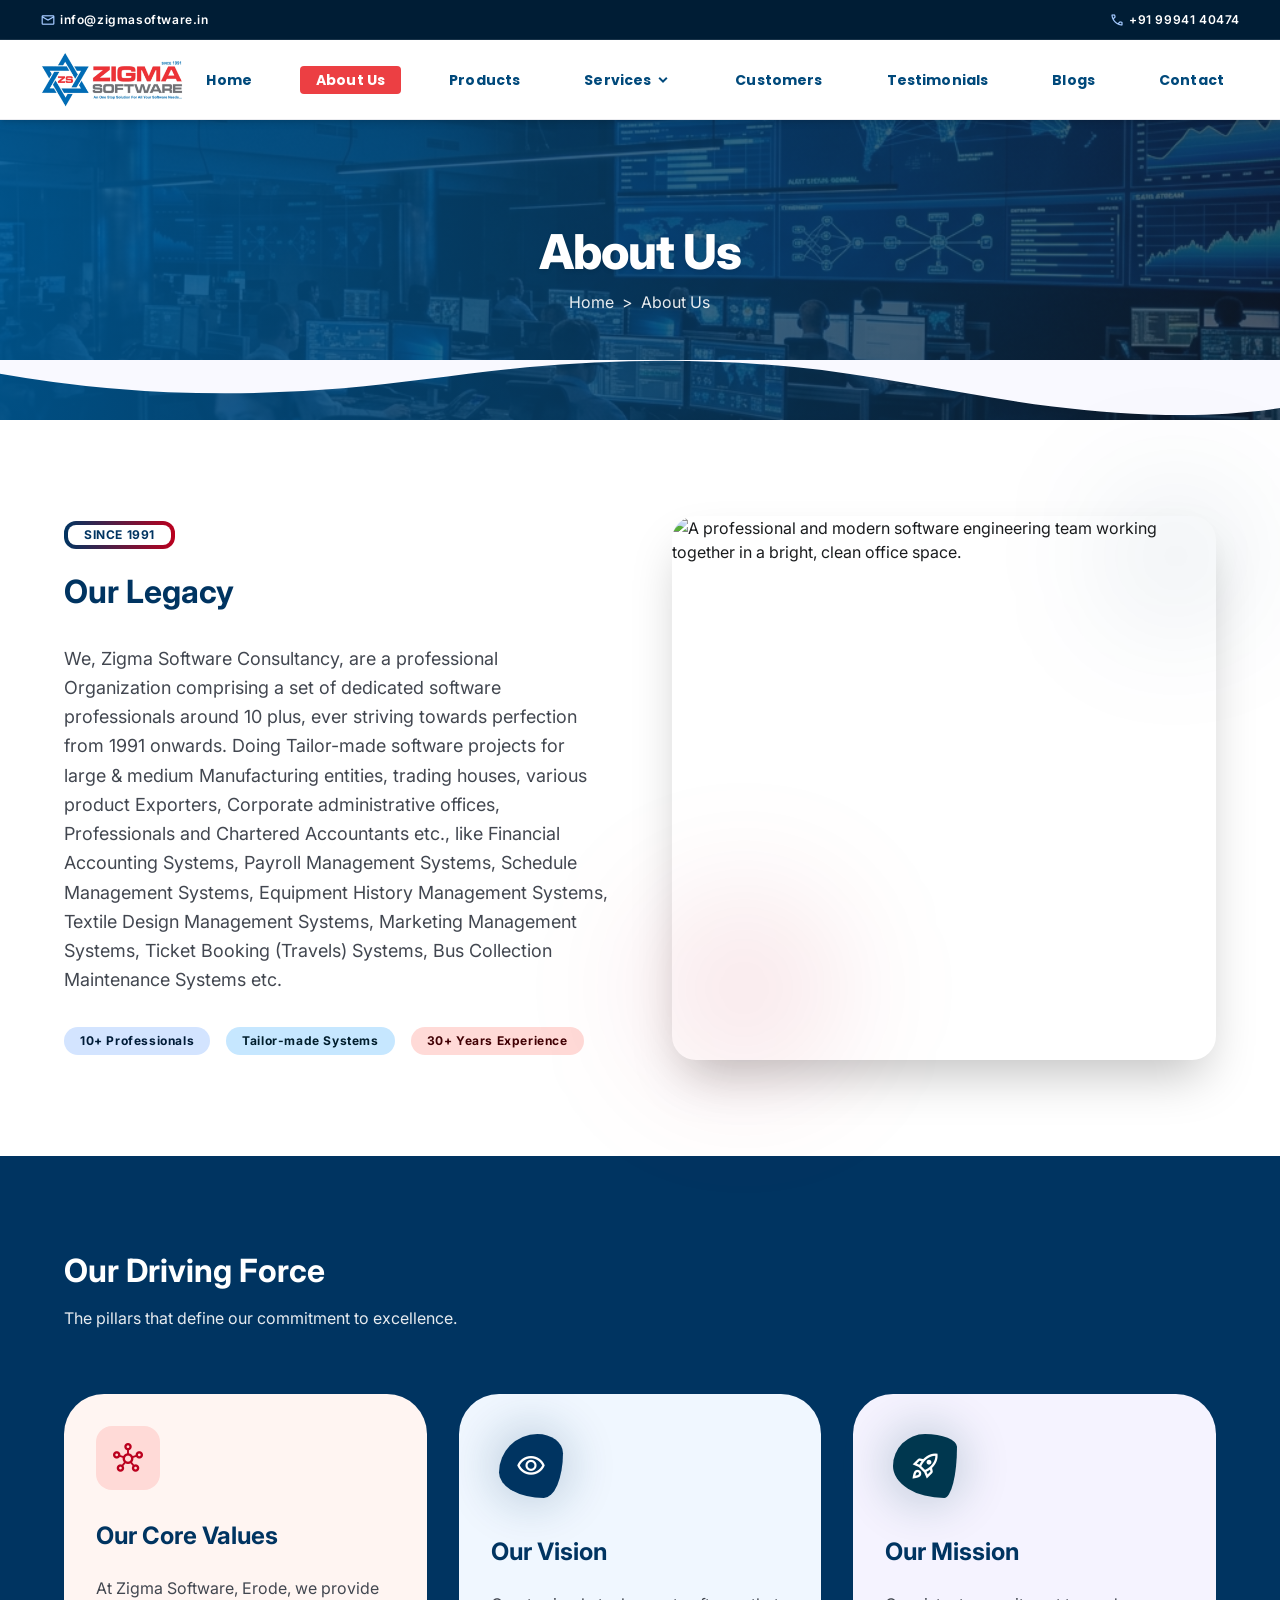
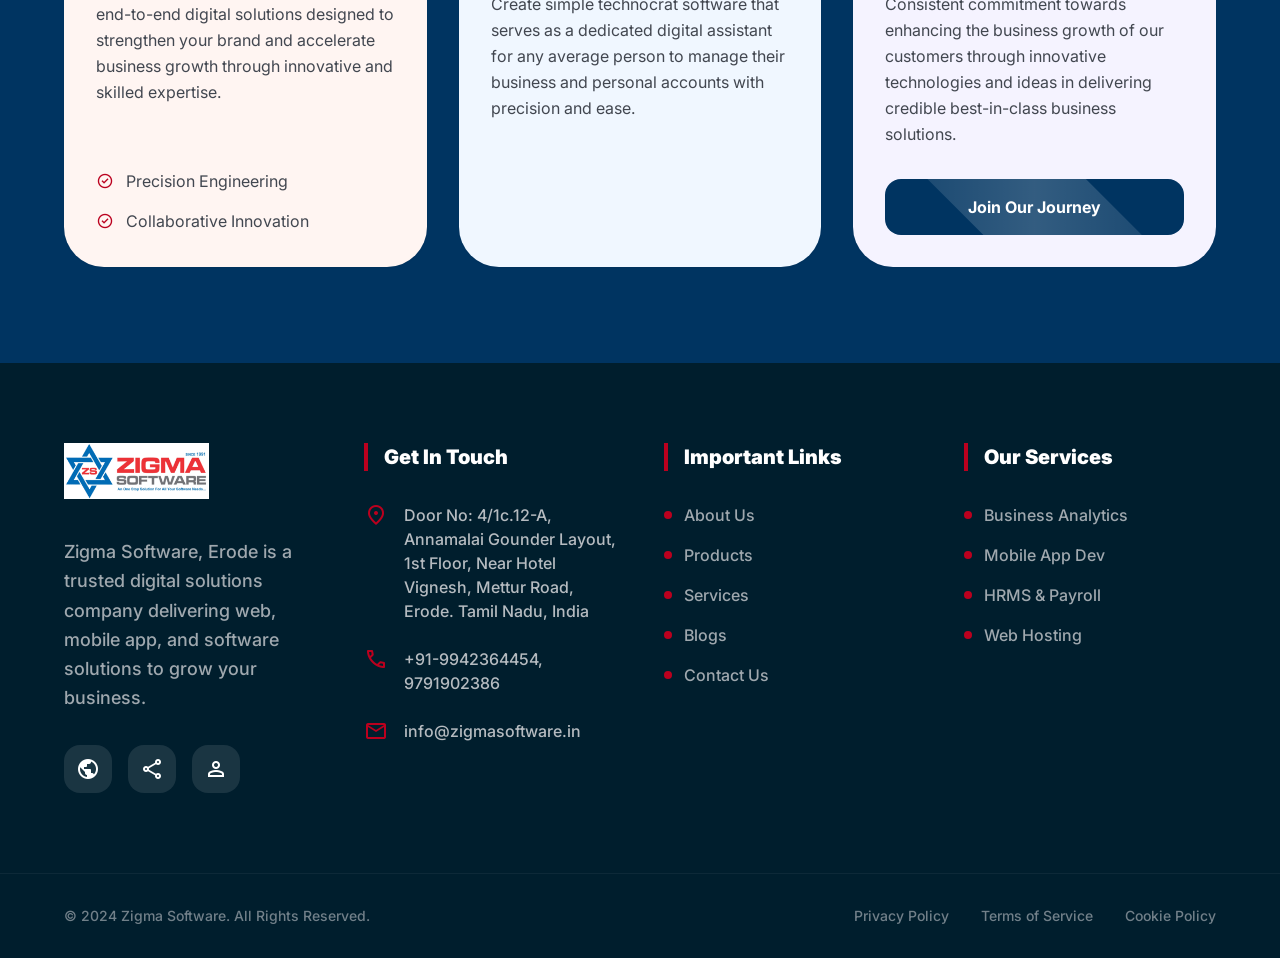
==== commit 5632a54c: "Update: Standardize headers, fix blog page hero, update customer grid layout, and add logo" ====
--- a/about.html
+++ b/about.html
@@ -1,151 +1,298 @@
 <!DOCTYPE html>
-
-<html class="dark" lang="en"><head>
-<meta charset="utf-8"/>
-<meta content="width=device-width, initial-scale=1.0" name="viewport"/>
+<html class="scroll-smooth" lang="en">
+<head>
+
+<meta charset="utf-8">
+<meta content="width=device-width, initial-scale=1.0" name="viewport">
 <title>About Us | Zigma Software</title>
 <script src="assets/js/tailwind.js"></script>
-<link href="https://fonts.googleapis.com/css2?family=Plus+Jakarta+Sans:wght@400;500;600;700;800&amp;family=Inter:wght@300;400;500;600&amp;family=Geist:wght@400;500;600&amp;display=swap" rel="stylesheet"/>
-<link href="https://fonts.googleapis.com/css2?family=Material+Symbols+Outlined:wght,FILL@100..700,0..1&amp;display=swap" rel="stylesheet"/>
+<link href="https://fonts.googleapis.com/css2?family=Inter:wght@400;500;600;700;800&amp;family=Poppins:wght@400;500;600;700;800&amp;display=swap" rel="stylesheet"/>
+<link href="https://fonts.googleapis.com/css2?family=Material+Symbols+Outlined:wght,FILL@100..700,0..1&amp;display=swap" rel="stylesheet">
+<script id="tailwind-config">
+        tailwind.config = {
+        "darkMode": "class",
+        "theme": {
+                "extend": {
+                        "colors": {
+                                "surface": "#f9f9fc",
+                                "on-tertiary-fixed": "#001e2d",
+                                "surface-dim": "#dadadc",
+                                "on-secondary-container": "#fffbff",
+                                "outline-variant": "#c2c6d1",
+                                "primary-fixed-dim": "#a3c9ff",
+                                "surface-container-lowest": "#ffffff",
+                                "tertiary-fixed": "#c6e7ff",
+                                "surface-container-high": "#e8e8ea",
+                                "on-secondary": "#ffffff",
+                                "on-error": "#ffffff",
+                                "surface-bright": "#f9f9fc",
+                                "primary-fixed": "#d3e4ff",
+                                "secondary-fixed-dim": "#ffb3ae",
+                                "outline": "#727781",
+                                "on-primary-fixed-variant": "#004882",
+                                "on-primary-fixed": "#001c38",
+                                "on-background": "#1a1c1e",
+                                "background": "#f9f9fc",
+                                "on-secondary-fixed-variant": "#930015",
+                                "secondary-fixed": "#ffdad7",
+                                "surface-variant": "#e2e2e5",
+                                "surface-container-low": "#f3f3f6",
+                                "secondary": "#bb001e",
+                                "primary": "#003461",
+                                "error": "#ba1a1a",
+                                "primary-container": "#004b87",
+                                "surface-container-highest": "#e2e2e5",
+                                "inverse-surface": "#2f3133",
+                                "inverse-primary": "#a3c9ff",
+                                "on-tertiary": "#ffffff",
+                                "error-container": "#ffdad6",
+                                "tertiary-container": "#004f6f",
+                                "surface-tint": "#27609d",
+                                "on-surface": "#1a1c1e",
+                                "on-secondary-fixed": "#410004",
+                                "on-tertiary-container": "#55c4ff",
+                                "on-primary-container": "#8abcff",
+                                "on-error-container": "#93000a",
+                                "tertiary": "#00374f",
+                                "surface-container": "#eeeef0",
+                                "on-tertiary-fixed-variant": "#004c6b",
+                                "tertiary-fixed-dim": "#82cfff",
+                                "on-surface-variant": "#424750",
+                                "on-primary": "#ffffff",
+                                "secondary-container": "#e32130",
+                                "inverse-on-surface": "#f0f0f3"
+                        },
+                        "borderRadius": {
+                                "DEFAULT": "0.25rem",
+                                "lg": "0.5rem",
+                                "xl": "0.75rem",
+                                "full": "9999px"
+                        },
+                        "spacing": {
+                                "gutter": "24px",
+                                "margin-desktop": "64px",
+                                "margin-mobile": "16px",
+                                "base": "8px",
+                                "container-max": "1280px",
+                                "container-margin-desktop": "40px",
+                                "container-margin-mobile": "16px",
+                                "xs": "4px",
+                                "sm": "12px",
+                                "md": "16px",
+                                "lg": "24px",
+                                "xl": "32px"
+                        },
+                        "fontFamily": {
+                                "poppins": [
+                                        "Poppins",
+                                        "sans-serif"
+                                ],
+                                "label-sm": [
+                                        "Inter"
+                                ],
+                                "display-lg": [
+                                        "Inter"
+                                ],
+                                "body-md": [
+                                        "Inter"
+                                ],
+                                "title-md": [
+                                        "Inter"
+                                ],
+                                "body-lg": [
+                                        "Inter"
+                                ],
+                                "headline-lg-mobile": [
+                                        "Inter"
+                                ],
+                                "headline-lg": [
+                                        "Inter"
+                                ]
+                        },
+                        "fontSize": {
+                                "label-sm": [
+                                        "12px",
+                                        {
+                                                "lineHeight": "1",
+                                                "letterSpacing": "0.05em",
+                                                "fontWeight": "600"
+                                        }
+                                ],
+                                "display-lg": [
+                                        "48px",
+                                        {
+                                                "lineHeight": "1.1",
+                                                "letterSpacing": "-0.02em",
+                                                "fontWeight": "800"
+                                        }
+                                ],
+                                "body-md": [
+                                        "16px",
+                                        {
+                                                "lineHeight": "1.6",
+                                                "fontWeight": "400"
+                                        }
+                                ],
+                                "title-md": [
+                                        "20px",
+                                        {
+                                                "lineHeight": "1.4",
+                                                "fontWeight": "600"
+                                        }
+                                ],
+                                "body-lg": [
+                                        "18px",
+                                        {
+                                                "lineHeight": "1.6",
+                                                "fontWeight": "400"
+                                        }
+                                ],
+                                "headline-lg-mobile": [
+                                        "24px",
+                                        {
+                                                "lineHeight": "1.2",
+                                                "fontWeight": "700"
+                                        }
+                                ],
+                                "headline-lg": [
+                                        "32px",
+                                        {
+                                                "lineHeight": "1.2",
+                                                "fontWeight": "700"
+                                        }
+                                ],
+                                "label-md": [
+                                        "14px",
+                                        {
+                                                "lineHeight": "20px",
+                                                "letterSpacing": "0.01em",
+                                                "fontWeight": "500"
+                                        }
+                                ],
+                                "headline-md": [
+                                        "24px",
+                                        {
+                                                "lineHeight": "32px",
+                                                "fontWeight": "600"
+                                        }
+                                ],
+                                "title-lg": [
+                                        "20px",
+                                        {
+                                                "lineHeight": "28px",
+                                                "fontWeight": "600"
+                                        }
+                                ]
+                        }
+                }
+        }
+}
+    </script>
 <style>
-        body {
-            background-color: #0b1326;
-            color: #dae2fd;
-            overflow-x: hidden;
-        }
         .glass-card {
-            background: rgba(23, 31, 51, 0.4);
-            backdrop-filter: blur(20px);
-            border: 1px solid rgba(255, 255, 255, 0.1);
+            background: rgba(255, 255, 255, 0.7);
+            backdrop-filter: blur(12px);
+            border: 1px solid rgba(255, 255, 255, 0.3);
+            box-shadow: 0 8px 32px 0 rgba(31, 38, 135, 0.07);
+        }
+        .shimmer-btn {
             position: relative;
             overflow: hidden;
         }
-        .glass-card::before {
-            content: "";
+        .shimmer-btn::after {
+            content: '';
             position: absolute;
-            top: 0;
+            top: -50%;
+            left: -50%;
+            width: 200%;
+            height: 200%;
+            background: linear-gradient(45deg, transparent, rgba(255,255,255,0.2), transparent);
+            transform: rotate(45deg);
+            transition: 0.5s;
+        }
+        .shimmer-btn:hover::after {
+            left: 100%;
+            top: 100%;
+        }
+        .vibrant-card {
+            transition: all 0.4s cubic-bezier(0.175, 0.885, 0.32, 1.275);
+        }
+        .vibrant-card:hover {
+            transform: scale(1.03) translateY(-10px);
+            box-shadow: 0 25px 50px -12px rgba(0, 0, 0, 0.15);
+        }
+        .color-bg-blue { background-color: #f0f7ff; }
+        .color-bg-blue:hover { background-color: #dbeafe; }
+        .color-bg-red { background-color: #fff1f2; }
+        .color-bg-red:hover { background-color: #ffe4e6; }
+        .color-bg-teal { background-color: #f0fdfa; }
+        .color-bg-teal:hover { background-color: #ccfbf1; }
+        .color-bg-purple { background-color: #faf5ff; }
+        .color-bg-purple:hover { background-color: #f3e8ff; }
+        .color-bg-amber { background-color: #fffbeb; }
+        .color-bg-amber:hover { background-color: #fef3c7; }
+        .color-bg-indigo { background-color: #eef2ff; }
+        .color-bg-indigo:hover { background-color: #e0e7ff; }
+    
+        .glass-card {
+            background: rgba(255, 255, 255, 0.7);
+            backdrop-filter: blur(12px);
+            border: 1px solid rgba(255, 255, 255, 0.3);
+            transition: all 0.4s cubic-bezier(0.175, 0.885, 0.32, 1.275);
+        }
+        .glass-card:hover {
+            transform: translateY(-8px);
+            box-shadow: 0 20px 40px rgba(0, 0, 0, 0.08);
+        }
+        .shimmer-btn {
+            position: relative;
+            overflow: hidden;
+        }
+        .shimmer-btn::after {
+            content: '';
+            position: absolute;
+            top: -50%;
+            left: -50%;
+            width: 200%;
+            height: 200%;
+            background: linear-gradient(45deg, transparent, rgba(255,255,255,0.2), transparent);
+            transform: rotate(45deg);
+            animation: shimmer 3s infinite;
+        }
+        @keyframes shimmer {
+            0% { transform: translateX(-100%) rotate(45deg); }
+            100% { transform: translateX(100%) rotate(45deg); }
+        }
+        .mesh-gradient {
+            background: radial-gradient(at 0% 0%, #ffdad7 0%, transparent 50%),
+                        radial-gradient(at 100% 0%, #d3e4ff 0%, transparent 50%),
+                        radial-gradient(at 100% 100%, #c6e7ff 0%, transparent 50%),
+                        radial-gradient(at 0% 100%, #e2e2e5 0%, transparent 50%);
+        }
+
+        .text-shadow-sm { text-shadow: 0 2px 4px rgba(0,0,0,0.1); }
+        .wave-divider {
+            position: absolute;
+            bottom: 0;
             left: 0;
-            right: 0;
-            height: 1px;
-            background: linear-gradient(90deg, transparent, rgba(255,255,255,0.2), transparent);
-        }
-        .text-gradient-blue {
-            background: linear-gradient(135deg, #9ccaff 0%, #0670b7 100%);
-            -webkit-background-clip: text;
-            -webkit-text-fill-color: transparent;
-        }
-        .timeline-line {
-            background: linear-gradient(to bottom, #0670b7 0%, #bdc2ff 50%, #0670b7 100%);
-        }
-        .floating {
-            animation: floating 6s ease-in-out infinite;
-        }
-        @keyframes floating {
-            0% { transform: translateY(0px); }
-            50% { transform: translateY(-20px); }
-            100% { transform: translateY(0px); }
-        }
-        .noise-overlay {
-            background-image: url("https://www.transparenttextures.com/patterns/stardust.png");
-            opacity: 0.02;
-            pointer-events: none;
-        }
-    </style>
-<script id="tailwind-config">
-        tailwind.config = {
-          darkMode: "class",
-          theme: {
-            extend: {
-              "colors": {
-                "tertiary-fixed-dim": "#bdc2ff",
-                "surface-tint": "#9ccaff",
-                "surface-container-low": "#131b2e",
-                "on-primary-fixed-variant": "#00497b",
-                "on-secondary-fixed-variant": "#930016",
-                "outline": "#8a919c",
-                "on-primary-fixed": "#001d35",
-                "on-error-container": "#ffdad6",
-                "on-primary-container": "#e6f0ff",
-                "on-background": "#dae2fd",
-                "surface-bright": "#31394d",
-                "primary": "#9ccaff",
-                "on-tertiary": "#1b247f",
-                "surface-dim": "#0b1326",
-                "on-secondary-container": "#ffb3ae",
-                "on-secondary": "#68000c",
-                "surface-container-lowest": "#060e20",
-                "tertiary-fixed": "#e0e0ff",
-                "outline-variant": "#404751",
-                "inverse-on-surface": "#283044",
-                "error": "#ffb4ab",
-                "background": "#0b1326",
-                "tertiary": "#bdc2ff",
-                "on-tertiary-container": "#efedff",
-                "primary-fixed-dim": "#9ccaff",
-                "secondary-fixed-dim": "#ffb3ae",
-                "surface-container": "#171f33",
-                "on-surface-variant": "#c0c7d2",
-                "primary-fixed": "#d0e4ff",
-                "surface-variant": "#2d3449",
-                "inverse-primary": "#0062a1",
-                "tertiary-container": "#5b64be",
-                "on-secondary-fixed": "#410005",
-                "on-tertiary-fixed-variant": "#343d96",
-                "inverse-surface": "#dae2fd",
-                "error-container": "#93000a",
-                "on-error": "#690005",
-                "on-primary": "#003257",
-                "surface-container-highest": "#2d3449",
-                "surface": "#0b1326",
-                "secondary-fixed": "#ffdad7",
-                "on-tertiary-fixed": "#000767",
-                "on-surface": "#dae2fd",
-                "secondary": "#ffb3ae",
-                "surface-container-high": "#222a3d",
-                "secondary-container": "#a9011b",
-                "primary-container": "#0670b7",
-                "brand-red": "#EC3F43",
-                "brand-blue": "#0670B7"
-              },
-              "borderRadius": {
-                "DEFAULT": "0.25rem",
-                "lg": "0.5rem",
-                "xl": "0.75rem",
-                "full": "9999px",
-                "executive": "20px"
-              },
-              "spacing": {
-                      "base": "8px",
-                      "container-margin-desktop": "40px",
-                      "container-margin-mobile": "16px",
-                      "container-max": "1440px",
-                      "gutter": "24px",
-                      "lg": "24px",
-                      "md": "16px",
-                      "sm": "12px",
-                      "xl": "32px",
-                      "xs": "4px",
-                      "xxl": "64px"
-              },
-              "fontFamily": {
-                "label-md": ["Geist"],
-                "body-md": ["Inter"],
-                "headline-md": ["Plus Jakarta Sans"],
-                "display-lg": ["Plus Jakarta Sans"],
-                "body-lg": ["Inter"]
-              }
-            }
-          }
-        }
-    </script>
-<style>
-    body {
-      min-height: max(884px, 100dvh);
-    }
-  </style>
-  </head>
-<body class="font-body-md text-on-surface bg-surface">
-<div class="noise-overlay fixed inset-0 z-[100]"></div>
+            width: 100%;
+            overflow: hidden;
+            line-height: 0;
+            transform: rotate(180deg);
+        }
+        .wave-divider svg {
+            position: relative;
+            display: block;
+            width: calc(100% + 1.3px);
+            height: 60px;
+        }
+        .wave-divider .shape-fill {
+            fill: #f9f9ff;
+        }
+</style>
+
+</head>
+<body class="bg-surface font-body-md text-on-surface selection:bg-primary selection:text-white">
 <!-- Top Contact Bar -->
 <div class="hidden md:flex bg-[#001D35] text-white h-10 px-container-margin-desktop items-center justify-between text-label-sm font-label-sm relative z-50 border-b border-white/10">
 <div class="flex items-center gap-md">
@@ -155,38 +302,38 @@
 <span class="flex items-center gap-xs"><span class="material-symbols-outlined text-[16px] text-primary-fixed-dim">call</span> +91 99941 40474</span>
 </div>
 </div>
+
 <!-- Navigation Header -->
-<nav class="sticky top-0 w-full z-50 bg-[#00497b] shadow-md border-b border-white/10 h-20 flex items-center" id="main-nav">
+<nav class="sticky top-0 w-full z-50 bg-white shadow-md border-b border-gray-200/80 h-20 flex items-center" id="main-nav">
 <div class="max-w-[1280px] mx-auto w-full px-container-margin-desktop flex items-center justify-between h-full">
-<a href="index.html" class="flex items-center gap-base cursor-pointer">
-<span class="material-symbols-outlined text-white text-[32px]">terminal</span>
-<span class="font-poppins font-bold text-headline-md text-white tracking-tight">Zigma Software</span>
+<a href="index.html" class="flex items-center gap-base cursor-pointer shrink-0">
+<img src="assets/images/logo.png" alt="Zigma Software Logo" class="h-14 w-auto object-contain">
 </a>
-<div class="hidden lg:flex items-center gap-xl font-poppins text-label-md h-full">
-<a class="text-white hover:text-secondary transition-colors" href="index.html">Home</a>
-<a class="text-white hover:text-secondary transition-colors" href="about.html">About Us</a>
-<a class="text-white hover:text-secondary transition-colors" href="products.html">Products</a>
+<div class="hidden lg:flex items-center gap-md xl:gap-xl font-poppins text-label-md h-full">
+<a class="text-[#00497b] hover:text-[#EC3F43] transition-all duration-200 px-md py-xs rounded font-bold bg-transparent whitespace-nowrap" href="index.html">Home</a>
+<a class="text-[#00497b] hover:text-[#EC3F43] transition-all duration-200 px-md py-xs rounded font-bold bg-transparent whitespace-nowrap" href="about.html">About Us</a>
+<a class="text-[#00497b] hover:text-[#EC3F43] transition-all duration-200 px-md py-xs rounded font-bold bg-transparent whitespace-nowrap" href="products.html">Products</a>
 <!-- Services Dropdown container -->
 <div class="relative group h-full flex items-center">
-  <button class="text-white hover:text-secondary font-semibold flex items-center gap-xs focus:outline-none">
+  <button class="text-[#00497b] hover:text-[#EC3F43] transition-all duration-200 px-md py-xs rounded font-bold bg-transparent flex items-center gap-xs focus:outline-none whitespace-nowrap">
     <span>Services</span>
     <span class="material-symbols-outlined text-[16px] transition-transform duration-200 group-hover:rotate-180 font-bold">expand_more</span>
   </button>
   <!-- Dropdown Menu -->
   <div class="absolute top-full left-0 w-64 rounded-md shadow-lg bg-white ring-1 ring-black ring-opacity-5 opacity-0 invisible group-hover:opacity-100 group-hover:visible transition-all duration-200 z-50 py-1 text-left">
-    <a href="web-development.html" class="block px-4 py-2.5 text-sm text-gray-700 hover:bg-gray-100 hover:text-primary" role="menuitem">Web Design & Development</a>
-    <a href="mobile-development.html" class="block px-4 py-2.5 text-sm text-gray-700 hover:bg-gray-100 hover:text-primary" role="menuitem">Mobile App Development</a>
-    <a href="seo-services.html" class="block px-4 py-2.5 text-sm text-gray-700 hover:bg-gray-100 hover:text-primary" role="menuitem">SEO Services</a>
-    <a href="social-marketing.html" class="block px-4 py-2.5 text-sm text-gray-700 hover:bg-gray-100 hover:text-primary" role="menuitem">Social Media Marketing</a>
-    <a href="software-support.html" class="block px-4 py-2.5 text-sm text-gray-700 hover:bg-gray-100 hover:text-primary" role="menuitem">Software Support</a>
+    <a href="web-development.html" class="block px-4 py-2.5 text-sm text-gray-700 hover:bg-gray-100 hover:text-primary whitespace-nowrap" role="menuitem">Web Design & Development</a>
+    <a href="mobile-development.html" class="block px-4 py-2.5 text-sm text-gray-700 hover:bg-gray-100 hover:text-primary whitespace-nowrap" role="menuitem">Mobile App Development</a>
+    <a href="seo-services.html" class="block px-4 py-2.5 text-sm text-gray-700 hover:bg-gray-100 hover:text-primary whitespace-nowrap" role="menuitem">SEO Services</a>
+    <!-- Social Media Marketing removed -->
+    <a href="software-support.html" class="block px-4 py-2.5 text-sm text-gray-700 hover:bg-gray-100 hover:text-primary whitespace-nowrap" role="menuitem">Software Support</a>
   </div>
 </div>
-<a class="text-white hover:text-secondary transition-colors" href="customer.html">Customers</a>
-<a class="text-white hover:text-secondary transition-colors" href="testimonials.html">Testimonials</a>
-<a class="text-white hover:text-secondary transition-colors" href="blog.html">Blogs</a>
-<a href="contact.html" class="bg-[#EC3F43] text-white px-md py-xs rounded font-bold hover:brightness-110 transition-all">Contact</a>
-</div>
-<button class="lg:hidden text-white" id="mobile-menu-toggle">
+<a class="text-[#00497b] hover:text-[#EC3F43] transition-all duration-200 px-md py-xs rounded font-bold bg-transparent whitespace-nowrap" href="customer.html">Customers</a>
+<a class="text-[#00497b] hover:text-[#EC3F43] transition-all duration-200 px-md py-xs rounded font-bold bg-transparent whitespace-nowrap" href="testimonials.html">Testimonials</a>
+<a class="text-[#00497b] hover:text-[#EC3F43] transition-all duration-200 px-md py-xs rounded font-bold bg-transparent whitespace-nowrap" href="blog.html">Blogs</a>
+<a href="contact.html" class="text-[#00497b] hover:text-[#EC3F43] transition-all duration-200 px-md py-xs rounded font-bold bg-transparent whitespace-nowrap">Contact</a>
+</div>
+<button class="lg:hidden text-[#00497b]" id="mobile-menu-toggle">
 <span class="material-symbols-outlined">menu</span>
 </button>
 </div>
@@ -205,7 +352,7 @@
   <a class="text-white hover:text-secondary text-base transition-colors" href="web-development.html">Web Design & Development</a>
   <a class="text-white hover:text-secondary text-base transition-colors" href="mobile-development.html">Mobile App Development</a>
   <a class="text-white hover:text-secondary text-base transition-colors" href="seo-services.html">SEO Services</a>
-  <a class="text-white hover:text-secondary text-base transition-colors" href="social-marketing.html">Social Media Marketing</a>
+    <!-- Social Media Marketing removed -->
   <a class="text-white hover:text-secondary text-base transition-colors" href="software-support.html">Software Support</a>
 </div>
 <a class="hover:text-secondary transition-colors" href="customer.html">Customers</a>
@@ -213,343 +360,280 @@
 <a class="hover:text-secondary transition-colors" href="blog.html">Blogs</a>
 <a href="contact.html" class="bg-[#EC3F43] text-white px-xl py-md rounded-full font-semibold hover:brightness-110 transition-all mt-md">Contact</a>
 </div>
-<main>
+
+
+
+<main class="bg-surface">
 <!-- Hero Section -->
-<section class="relative min-h-[618px] flex flex-col items-center justify-center overflow-hidden px-gutter pt-xxl pb-xxl">
-<div class="absolute inset-0 bg-gradient-to-br from-surface-dim via-surface-container-low to-primary-container/20 z-0"></div>
-<!-- Animated Background Elements -->
-<div class="absolute top-20 left-10 w-64 h-64 bg-primary/10 rounded-full blur-[100px] floating"></div>
-<div class="absolute bottom-10 right-10 w-96 h-96 bg-brand-red/5 rounded-full blur-[120px] floating" style="animation-delay: 2s"></div>
-<div class="relative z-10 max-w-4xl text-center space-y-md">
-<nav class="flex justify-center items-center gap-xs text-on-surface-variant font-label-sm mb-lg">
-<a href="index.html" class="hover:text-primary cursor-pointer transition-colors">Home</a>
-<span class="material-symbols-outlined text-sm" data-icon="chevron_right">chevron_right</span>
-<span class="text-primary">Company</span>
-</nav>
-<h1 class="font-display-lg text-display-lg tracking-tight leading-none text-on-surface">
-                    Architecting the <span class="text-gradient-blue">Next Generation</span> of Enterprise Software
-                </h1>
-<p class="font-body-lg text-body-lg text-on-surface-variant max-w-2xl mx-auto">
-                    Since 1991, Zigma has been the silent engine behind the world's most resilient enterprises, merging technical precision with human-centric design.
-                </p>
-<div class="flex flex-wrap justify-center gap-md pt-lg">
-<div class="glass-card px-lg py-md rounded-executive flex items-center gap-sm">
-<span class="material-symbols-outlined text-primary" data-icon="hub">hub</span>
-<span class="font-label-md">30+ Years Excellence</span>
-</div>
-<div class="glass-card px-lg py-md rounded-executive flex items-center gap-sm">
-<span class="material-symbols-outlined text-brand-red" data-icon="shield_with_heart">shield_with_heart</span>
-<span class="font-label-md">Global Trusted Partner</span>
-</div>
-</div>
+<section class="relative h-[300px] flex flex-col items-center justify-center text-center overflow-hidden">
+<div class="absolute inset-0 z-0">
+<img class="w-full h-full object-cover" src="assets/images/hero_command_center.png" alt="About Us Hero">
+<div class="absolute inset-0 bg-gradient-to-r from-[#005791]/90 to-[#111c2d]/70"></div>
+</div>
+<div class="relative z-10 text-white">
+<h1 class="font-display-lg text-display-lg mb-sm text-shadow-sm">About Us</h1>
+<p class="font-label-md opacity-90"><a href="index.html" class="hover:underline">Home</a> <span class="mx-xs">&gt;</span> About Us</p>
+</div>
+<div class="wave-divider">
+<svg data-name="Layer 1" preserveAspectRatio="none" viewBox="0 0 1200 120" xmlns="http://www.w3.org/2000/svg">
+<path class="shape-fill" d="M321.39,56.44c58-10.79,114.16-30.13,172-41.86,82.39-16.72,168.19-17.73,250.45-.39C823.78,31,906.67,72,985.66,92.83c70.05,18.48,146.53,26.09,214.34,3V0H0V27.35A600.21,600.21,0,0,0,321.39,56.44Z"></path>
+</svg>
 </div>
 </section>
-<!-- Who We Are -->
-<section class="py-xxl max-w-container-max mx-auto px-gutter grid grid-cols-1 lg:grid-cols-2 gap-xxl items-center">
-<div class="space-y-lg">
-<span class="text-brand-blue font-label-sm tracking-[0.2em] uppercase">Who We Are</span>
-<h2 class="font-headline-lg text-headline-lg text-on-surface leading-tight">Legacy of Innovation, <br/>Future of Possibility</h2>
-<div class="font-body-md text-on-surface-variant space-y-md">
-<p>Zigma Software began in a small laboratory with a single vision: to create business software that doesn't just manage data, but inspires growth. For over three decades, we have remained at the cutting edge of technological evolution.</p>
-<p>Our methodology combines rigorous analytical data structures with a fluid, intuitive user experience. We believe that professional software should be as delightful to use as it is powerful to deploy.</p>
-</div>
-<div class="flex flex-wrap gap-sm">
-<span class="bg-primary/10 text-primary border border-primary/20 px-md py-xs rounded-full font-label-sm">Scalability</span>
-<span class="bg-primary/10 text-primary border border-primary/20 px-md py-xs rounded-full font-label-sm">Reliability</span>
-<span class="bg-primary/10 text-primary border border-primary/20 px-md py-xs rounded-full font-label-sm">Human-Centric</span>
-</div>
-</div>
-<div class="relative">
-<div class="glass-card rounded-executive p-md aspect-square flex items-center justify-center">
-<img class="w-full h-full object-cover rounded-[12px] brightness-90 contrast-110" data-alt="A high-end architectural shot of a modern glass and steel office building during blue hour. The lighting is cold and professional with glowing blue interior lights. The composition is dynamic and diagonal, reflecting a sense of progress and stability. Minimalist tech aesthetic with deep navy shadows and bright highlights." src="assets/images/hero_command_center.png"/>
-</div>
-<div class="absolute -bottom-8 -left-8 glass-card p-lg rounded-executive shadow-2xl border-primary/30 hidden md:block">
-<div class="text-primary font-display-lg text-headline-lg">1991</div>
-<div class="font-label-md text-on-surface-variant">Established Foundation</div>
+<!-- Our Legacy Section -->
+<section class="py-24 px-margin-mobile md:px-margin-desktop bg-white">
+<div class="max-w-container-max mx-auto grid md:grid-cols-2 gap-16 items-center">
+<div class="order-2 md:order-1">
+<div class="inline-block p-1 mb-6 rounded-xl bg-gradient-to-r from-primary to-secondary">
+<div class="bg-white px-4 py-1 rounded-lg text-primary font-bold text-label-sm">SINCE 1991</div>
+</div>
+<h2 class="font-headline-lg text-headline-lg text-primary mb-8">Our Legacy</h2>
+<p class="font-body-lg text-body-lg text-on-surface-variant mb-6 leading-relaxed">
+                        We, Zigma Software Consultancy, are a professional Organization comprising a set of dedicated software professionals around 10 plus, ever striving towards perfection from 1991 onwards. Doing Tailor-made software projects for large &amp; medium Manufacturing entities, trading houses, various product Exporters, Corporate administrative offices, Professionals and Chartered Accountants etc., like Financial Accounting Systems, Payroll Management Systems, Schedule Management Systems, Equipment History Management Systems, Textile Design Management Systems, Marketing Management Systems, Ticket Booking (Travels) Systems, Bus Collection Maintenance Systems etc.
+                    </p>
+<div class="flex flex-wrap gap-4 mt-8">
+<span class="bg-primary-fixed text-on-primary-fixed px-4 py-2 rounded-full text-label-sm font-bold">10+ Professionals</span>
+<span class="bg-tertiary-fixed text-on-tertiary-fixed px-4 py-2 rounded-full text-label-sm font-bold">Tailor-made Systems</span>
+<span class="bg-secondary-fixed text-on-secondary-fixed px-4 py-2 rounded-full text-label-sm font-bold">30+ Years Experience</span>
+</div>
+</div>
+<div class="order-1 md:order-2 relative">
+<div class="aspect-square rounded-3xl overflow-hidden shadow-2xl relative z-10">
+<img alt="A professional and modern software engineering team working together in a bright, clean office space." class="w-full h-full object-cover" src="https://lh3.googleusercontent.com/aida-public/[base64]">
+</div>
+<div class="absolute -top-6 -right-6 w-32 h-32 bg-primary/10 rounded-full blur-3xl"></div>
+<div class="absolute -bottom-6 -left-6 w-48 h-48 bg-secondary/10 rounded-full blur-3xl"></div>
 </div>
 </div>
 </section>
-<!-- Our Journey -->
-<section class="py-xxl bg-surface-container-lowest relative">
-<div class="max-w-container-max mx-auto px-gutter">
-<div class="text-center mb-xxl">
-<h2 class="font-headline-lg text-headline-lg">Our Journey</h2>
-<p class="text-on-surface-variant mt-sm">A timeline of disruptive breakthroughs</p>
-</div>
-<div class="relative">
-<!-- Vertical Line -->
-<div class="absolute left-1/2 -translate-x-1/2 top-0 bottom-0 w-px timeline-line opacity-20 hidden md:block"></div>
-<div class="space-y-xxl">
-<!-- Step 1 -->
-<div class="flex flex-col md:flex-row items-center gap-xl relative">
-<div class="w-full md:w-1/2 text-right hidden md:block">
-<h3 class="font-headline-md text-primary">The Genesis</h3>
-<p class="text-on-surface-variant">Founded Zigma in Erode, pioneering custom corporate accounting logic.</p>
-</div>
-<div class="z-10 w-12 h-12 rounded-full bg-surface border-4 border-primary flex items-center justify-center">
-<div class="w-2 h-2 rounded-full bg-primary animate-ping"></div>
-</div>
-<div class="w-full md:w-1/2 glass-card p-lg rounded-executive">
-<span class="text-primary font-bold">1991</span>
-<h3 class="font-headline-md block md:hidden">The Genesis</h3>
-<p class="text-on-surface-variant md:hidden">Founded Zigma in Erode, pioneering custom corporate accounting logic.</p>
-<p class="hidden md:block">Pioneering the industry with cloud-adjacent architectures before the "Cloud" was a household term.</p>
-</div>
-</div>
-<!-- Step 2 -->
-<div class="flex flex-col md:flex-row-reverse items-center gap-xl relative">
-<div class="w-full md:w-1/2 text-left hidden md:block">
-<h3 class="font-headline-md text-brand-red">Global Pivot</h3>
-<p class="text-on-surface-variant">Expanded to multi-state operations and reached hundreds of active enterprise clients.</p>
-</div>
-<div class="z-10 w-12 h-12 rounded-full bg-surface border-4 border-brand-red flex items-center justify-center">
-<div class="w-2 h-2 rounded-full bg-brand-red"></div>
-</div>
-<div class="w-full md:w-1/2 glass-card p-lg rounded-executive">
-<span class="text-brand-red font-bold">2005</span>
-<h3 class="font-headline-md block md:hidden">Global Pivot</h3>
-<p class="text-on-surface-variant md:hidden">Expanded to multi-state operations and reached hundreds of active enterprise clients.</p>
-<p class="hidden md:block">Redefining enterprise scale by launching custom Stores and Billing modules for high-speed local logistics.</p>
-</div>
-</div>
-<!-- Step 3 -->
-<div class="flex flex-col md:flex-row items-center gap-xl relative">
-<div class="w-full md:w-1/2 text-right hidden md:block">
-<h3 class="font-headline-md text-primary">The AI Era</h3>
-<p class="text-on-surface-variant">Integration of Predictive Intelligence across the entire Zigma ERP stack.</p>
-</div>
-<div class="z-10 w-12 h-12 rounded-full bg-surface border-4 border-primary flex items-center justify-center">
-<div class="w-2 h-2 rounded-full bg-primary"></div>
-</div>
-<div class="w-full md:w-1/2 glass-card p-lg rounded-executive">
-<span class="text-primary font-bold">2024</span>
-<h3 class="font-headline-md block md:hidden">The AI Era</h3>
-<p class="text-on-surface-variant md:hidden">Integration of Predictive Intelligence across the entire Zigma ERP stack.</p>
-<p class="hidden md:block">Unveiling our custom web-based cloud core, ensuring Zigma clients are prepared for the digital future.</p>
-</div>
-</div>
+<!-- Founders & Methodology -->
+<!-- Our Driving Force (Mission, Vision, Values Bento) -->
+<section class="py-24 px-margin-mobile md:px-margin-desktop bg-primary">
+<div class="max-w-container-max mx-auto">
+<div class="mb-16">
+<h2 class="font-headline-lg text-headline-lg mb-4 text-white">Our Driving Force</h2>
+<p class="text-white/90">The pillars that define our commitment to excellence.</p>
+</div>
+<div class="grid md:grid-cols-3 gap-8">
+<!-- Core Values Card (Peach Accent) -->
+<div class="p-8 rounded-[40px] bg-[#fff5f2] border-[#ffdad7] flex flex-col group transition-all duration-300 hover:bg-[#ffeadb] hover:scale-[1.02] shadow-sm hover:shadow-xl">
+<div class="w-16 h-16 rounded-2xl bg-[#ffdad7] flex items-center justify-center mb-8 transition-transform group-hover:scale-110">
+<span class="material-symbols-outlined text-secondary text-3xl">hub</span>
+</div>
+<h3 class="font-headline-lg-mobile text-headline-lg-mobile text-primary mb-6">Our Core Values</h3>
+<p class="font-body-md text-body-md text-on-surface-variant mb-8 leading-relaxed">
+                            At Zigma Software, Erode, we provide end-to-end digital solutions designed to strengthen your brand and accelerate business growth through innovative and skilled expertise.
+                        </p>
+<div class="mt-auto flex flex-col gap-3">
+<div class="flex items-center gap-3 text-on-surface-variant">
+<span class="material-symbols-outlined text-secondary text-lg">check_circle</span>
+<span class="font-label-sm">Precision Engineering</span>
+</div>
+<div class="flex items-center gap-3 text-on-surface-variant">
+<span class="material-symbols-outlined text-secondary text-lg">check_circle</span>
+<span class="font-label-sm">Collaborative Innovation</span>
+</div>
+</div>
+</div>
+<!-- Vision Card (Sky Blue Accent) -->
+<div class="p-8 rounded-[40px] bg-[#f0f7ff] border-[#d3e4ff] flex flex-col group transition-all duration-300 hover:bg-[#e0f0ff] hover:scale-[1.02] shadow-sm hover:shadow-xl">
+<div class="w-20 h-20 mb-8 relative flex items-center justify-center"><div class="absolute inset-0 bg-primary opacity-20 rounded-full blur-xl group-hover:opacity-40 transition-opacity"></div><div class="relative w-16 h-16 flex items-center justify-center bg-primary text-white rounded-[60%_40%_30%_70%/60%_30%_70%_40%] transition-transform duration-500 group-hover:-rotate-12"><span class="material-symbols-outlined text-3xl">visibility</span></div></div>
+<h3 class="font-headline-lg-mobile text-headline-lg-mobile text-primary mb-6">Our Vision</h3>
+<p class="font-body-md text-body-md text-on-surface-variant leading-relaxed">
+                            Create simple technocrat software that serves as a dedicated digital assistant for any average person to manage their business and personal accounts with precision and ease.
+                        </p>
+<div class="mt-12 opacity-50">
+</div>
+</div>
+<!-- Mission Card (Lavender Accent) -->
+<div class="p-8 rounded-[40px] bg-[#f5f3ff] border-[#e2e2e5] flex flex-col group transition-all duration-300 hover:bg-[#ede9fe] hover:scale-[1.02] shadow-sm hover:shadow-xl">
+<div class="w-20 h-20 mb-8 relative flex items-center justify-center"><div class="absolute inset-0 bg-tertiary opacity-20 rounded-full blur-xl group-hover:opacity-40 transition-opacity"></div><div class="relative w-16 h-16 flex items-center justify-center bg-tertiary text-white rounded-[50%_50%_20%_80%/50%_20%_80%_50%] transition-transform duration-500 group-hover:scale-110"><span class="material-symbols-outlined text-3xl">rocket_launch</span></div></div>
+<h3 class="font-headline-lg-mobile text-headline-lg-mobile text-primary mb-6">Our Mission</h3>
+<p class="font-body-md text-body-md text-on-surface-variant leading-relaxed mb-8">
+                            Consistent commitment towards enhancing the business growth of our customers through innovative technologies and ideas in delivering credible best-in-class business solutions.
+                        </p>
+<button class="shimmer-btn mt-auto w-full py-4 bg-primary text-white font-bold rounded-2xl transition-all hover:bg-secondary active:scale-[0.98]">
+                            Join Our Journey
+                        </button>
 </div>
 </div>
 </div>
 </section>
-<!-- The Visionary Spirit -->
-<section class="py-xxl max-w-container-max mx-auto px-gutter overflow-hidden">
-<div class="flex flex-col lg:flex-row gap-xxl items-center">
-<div class="w-full lg:w-1/2 relative">
-<div class="absolute -top-10 -left-10 w-full h-full border-2 border-primary/20 rounded-executive"></div>
-<img class="w-full rounded-executive shadow-2xl relative z-10" data-alt="A professional, high-fidelity black and white portrait of a confident tech executive. The lighting is cinematic, highlighting sharp features and a visionary gaze. The background is a soft-focus laboratory or high-tech office with glowing monitors. Minimalist, premium, and authoritative atmosphere with high contrast." src="assets/images/hero_command_center.png"/>
-</div>
-<div class="w-full lg:w-1/2 space-y-lg">
-<span class="text-brand-red font-label-sm tracking-[0.2em] uppercase">Leadership</span>
-<h2 class="font-display-lg text-headline-lg leading-tight">Visionary Spirit, <br/>Expert Execution</h2>
-<p class="font-body-lg text-on-surface-variant">"At Zigma, we don't just build tools. We build the infrastructure for our client's most ambitious dreams."</p>
-<div class="grid grid-cols-2 gap-md">
-<div class="glass-card p-md rounded-executive border-l-4 border-l-primary">
-<div class="font-headline-md text-primary">500+</div>
-<div class="font-label-sm text-on-surface-variant">Design Awards</div>
-</div>
-<div class="glass-card p-md rounded-executive border-l-4 border-l-brand-red">
-<div class="font-headline-md text-brand-red">99.9%</div>
-<div class="font-label-sm text-on-surface-variant">Uptime SLA</div>
-</div>
-</div>
-<a href="contact.html" class="flex items-center gap-sm text-primary font-label-md group">
-                        Meet our executive board
-                        <span class="material-symbols-outlined transition-transform group-hover:translate-x-2" data-icon="arrow_forward">arrow_forward</span>
-</a>
-</div>
-</div>
-</section>
-<!-- Mission & Values -->
-<section class="py-xxl bg-gradient-to-b from-surface to-surface-container">
-<div class="max-w-container-max mx-auto px-gutter text-center mb-xl">
-<h2 class="font-headline-lg text-headline-lg">Our Core Mission</h2>
-<p class="text-on-surface-variant">The principles that guide every line of code we write.</p>
-</div>
-<div class="max-w-container-max mx-auto px-gutter grid grid-cols-1 md:grid-cols-3 gap-lg">
-<div class="glass-card p-xl rounded-executive text-center hover:shadow-[0_0_30px_rgba(156,202,255,0.15)] transition-all group">
-<div class="w-16 h-16 bg-primary/10 rounded-2xl flex items-center justify-center mx-auto mb-lg group-hover:scale-110 transition-transform">
-<span class="material-symbols-outlined text-4xl text-primary" data-icon="rocket_launch" style="font-variation-settings: 'FILL' 1;">rocket_launch</span>
-</div>
-<h3 class="font-headline-md mb-md">Relentless Innovation</h3>
-<p class="text-on-surface-variant font-body-md">We challenge the status quo daily, pushing the boundaries of what enterprise software can achieve.</p>
-</div>
-<div class="glass-card p-xl rounded-executive text-center hover:shadow-[0_0_30px_rgba(236,63,67,0.15)] transition-all group">
-<div class="w-16 h-16 bg-brand-red/10 rounded-2xl flex items-center justify-center mx-auto mb-lg group-hover:scale-110 transition-transform">
-<span class="material-symbols-outlined text-4xl text-brand-red" data-icon="verified_user" style="font-variation-settings: 'FILL' 1;">verified_user</span>
-</div>
-<h3 class="font-headline-md mb-md">Unyielding Integrity</h3>
-<p class="text-on-surface-variant font-body-md">Security and privacy aren't features; they are the foundation upon which Zigma was built.</p>
-</div>
-<div class="glass-card p-xl rounded-executive text-center hover:shadow-[0_0_30px_rgba(156,202,255,0.15)] transition-all group">
-<div class="w-16 h-16 bg-primary/10 rounded-2xl flex items-center justify-center mx-auto mb-lg group-hover:scale-110 transition-transform">
-<span class="material-symbols-outlined text-4xl text-primary" data-icon="diversity_3" style="font-variation-settings: 'FILL' 1;">diversity_3</span>
-</div>
-<h3 class="font-headline-md mb-md">Customer Success</h3>
-<p class="text-on-surface-variant font-body-md">We measure our success by the scale of the impact our partners create in their respective fields.</p>
-</div>
-</div>
-</section>
-<!-- Achievements Stats -->
-<section class="py-xxl bg-[#001d35] relative overflow-hidden">
-<div class="absolute inset-0 noise-overlay opacity-5"></div>
-<div class="max-w-container-max mx-auto px-gutter relative z-10">
-<div class="grid grid-cols-1 sm:grid-cols-2 lg:grid-cols-4 gap-xl">
-<div class="text-center">
-<div class="text-display-lg font-display-lg text-primary leading-none mb-xs">33+</div>
-<div class="text-on-surface-variant font-label-md tracking-widest uppercase">Years in Business</div>
-</div>
-<div class="text-center">
-<div class="text-display-lg font-display-lg text-primary leading-none mb-xs">900+</div>
-<div class="text-on-surface-variant font-label-md tracking-widest uppercase">Active Clients</div>
-</div>
-<div class="text-center">
-<div class="text-display-lg font-display-lg text-primary leading-none mb-xs">15+</div>
-<div class="text-on-surface-variant font-label-md tracking-widest uppercase">Years of Team Exp</div>
-</div>
-<div class="text-center">
-<div class="text-display-lg font-display-lg text-primary leading-none mb-xs">100%</div>
-<div class="text-on-surface-variant font-label-md tracking-widest uppercase">Reliable Support</div>
-</div>
-</div>
-</div>
-</section>
-<!-- Industries We Serve -->
-<section class="py-xxl max-w-container-max mx-auto px-gutter">
-<div class="mb-xxl flex flex-col md:flex-row justify-between items-end gap-md">
-<div>
-<h2 class="font-headline-lg text-headline-lg">Global Sectors</h2>
-<p class="text-on-surface-variant">Customized solutions for specialized industries.</p>
-</div>
-<a class="text-primary font-label-md underline underline-offset-8" href="customer.html">View all industry playbooks</a>
-</div>
-<div class="grid grid-cols-2 md:grid-cols-4 gap-md">
-<a href="customer.html" class="glass-card p-lg rounded-executive group hover:bg-surface-variant/30 transition-all cursor-pointer block">
-<span class="material-symbols-outlined text-3xl text-primary mb-md block" data-icon="account_balance">account_balance</span>
-<h4 class="font-label-md text-on-surface mb-sm">FinTech</h4>
-<p class="text-xs text-on-surface-variant">Ultra-secure ledger systems.</p>
-</a>
-<a href="customer.html" class="glass-card p-lg rounded-executive group hover:bg-surface-variant/30 transition-all cursor-pointer block">
-<span class="material-symbols-outlined text-3xl text-primary mb-md block" data-icon="medical_services">medical_services</span>
-<h4 class="font-label-md text-on-surface mb-sm">HealthCare</h4>
-<p class="text-xs text-on-surface-variant">HIPAA compliant tools.</p>
-</a>
-<a href="customer.html" class="glass-card p-lg rounded-executive group hover:bg-surface-variant/30 transition-all cursor-pointer block">
-<span class="material-symbols-outlined text-3xl text-primary mb-md block" data-icon="factory">factory</span>
-<h4 class="font-label-md text-on-surface mb-sm">Manufacturing</h4>
-<p class="text-xs text-on-surface-variant">Smart supply chain tracking.</p>
-</a>
-<a href="customer.html" class="glass-card p-lg rounded-executive group hover:bg-surface-variant/30 transition-all cursor-pointer block">
-<span class="material-symbols-outlined text-3xl text-primary mb-md block" data-icon="shopping_cart">shopping_cart</span>
-<h4 class="font-label-md text-on-surface mb-sm">Retail</h4>
-<p class="text-xs text-on-surface-variant">Omnichannel experience management.</p>
-</a>
-</div>
-</section>
-<!-- Final CTA -->
-<section class="py-xxl px-gutter">
-<div class="max-w-container-max mx-auto bg-gradient-to-r from-primary-container to-brand-blue rounded-[32px] p-xxl text-center relative overflow-hidden group">
-<div class="absolute inset-0 bg-[radial-gradient(circle_at_center,_var(--tw-gradient-stops))] from-white/10 to-transparent opacity-0 group-hover:opacity-100 transition-opacity duration-700"></div>
-<div class="relative z-10 max-w-2xl mx-auto space-y-md">
-<h2 class="font-display-lg text-display-lg-mobile md:text-display-lg text-white">Ready to elevate your infrastructure?</h2>
-<p class="text-on-primary-container/80 font-body-lg">Join the world's leading companies who trust Zigma for their mission-critical operations.</p>
-<div class="pt-lg flex flex-col sm:flex-row justify-center gap-md">
-<a href="contact.html" class="bg-white text-brand-blue font-label-md px-xxl py-md rounded-full shadow-xl hover:scale-105 transition-transform flex items-center justify-center">Get Started Today</a>
-<a href="contact.html" class="bg-brand-red text-white font-label-md px-xxl py-md rounded-full shadow-xl hover:scale-105 transition-transform flex items-center justify-center">Schedule a Demo</a>
-</div>
-</div>
-</div>
-</section>
+
+</main>
 </main>
 <!-- Footer -->
-<footer class="bg-inverse-surface dark:bg-surface-container-lowest text-on-primary dark:text-on-surface w-full rounded-t-xl border-t-4 border-primary mt-xxl">
-<div class="grid grid-cols-1 md:grid-cols-4 gap-lg px-xl py-xl max-w-7xl mx-auto">
-<div class="space-y-md">
-<div class="flex items-center gap-3">
-<span class="material-symbols-outlined text-primary text-[32px]">terminal</span>
-<span class="font-headline-md text-headline-md font-bold text-on-primary">Zigma Software</span>
-</div>
-<p class="text-surface-variant/80 font-body-md leading-relaxed">Defining the next era of enterprise software with luxury digital craftsmanship and precision engineering.</p>
-<div class="flex gap-md">
-<a class="text-surface-variant/80 hover:text-secondary-fixed transition-all" href="#"><span class="material-symbols-outlined">public</span></a>
-<a class="text-surface-variant/80 hover:text-secondary-fixed transition-all" href="#"><span class="material-symbols-outlined">groups</span></a>
-<a class="text-surface-variant/80 hover:text-secondary-fixed transition-all" href="#"><span class="material-symbols-outlined">hub</span></a>
+<footer class="bg-[#001e2d] pt-20 pb-8 text-on-tertiary">
+<div class="grid grid-cols-1 md:grid-cols-4 gap-12 px-margin-desktop max-w-container-max mx-auto mb-20">
+<div class="space-y-8">
+<a href="index.html" class="inline-block"><img src="assets/images/logo.png" alt="Zigma Software Logo" class="h-14 w-auto"></a>
+<p class="text-surface-variant/70 text-lg leading-relaxed font-medium">
+                Zigma Software, Erode is a trusted digital solutions company delivering web, mobile app, and software solutions to grow your business.
+            </p>
+<div class="flex gap-4">
+<a class="w-12 h-12 rounded-2xl bg-white/10 flex items-center justify-center hover:bg-secondary hover:text-white transition-all text-white" href="#">
+<span class="material-symbols-outlined">public</span>
+</a>
+<a class="w-12 h-12 rounded-2xl bg-white/10 flex items-center justify-center hover:bg-secondary hover:text-white transition-all text-white" href="#">
+<span class="material-symbols-outlined">share</span>
+</a>
+<a class="w-12 h-12 rounded-2xl bg-white/10 flex items-center justify-center hover:bg-secondary hover:text-white transition-all text-white" href="#">
+<span class="material-symbols-outlined">person</span>
+</a>
 </div>
 </div>
 <div>
-<h5 class="font-bold mb-lg">Services</h5>
-<ul class="space-y-sm font-body-md text-surface-variant/80">
-<li><a class="hover:text-white transition-colors" href="web-development.html">Web Design & Development</a></li>
-<li><a class="hover:text-white transition-colors" href="mobile-development.html">Mobile App Development</a></li>
-<li><a class="hover:text-white transition-colors" href="seo-services.html">SEO Services</a></li>
-<li><a class="hover:text-white transition-colors" href="social-marketing.html">Social Media Marketing</a></li>
-<li><a class="hover:text-white transition-colors" href="software-support.html">Software Support</a></li>
+<h4 class="text-xl font-black text-white mb-8 border-l-4 border-secondary pl-4">Get In Touch</h4>
+<ul class="space-y-6 text-surface-variant/80 font-medium">
+<li class="flex gap-4">
+<span class="material-symbols-outlined text-secondary shrink-0">location_on</span>
+<span class="">Door No: 4/1c.12-A, Annamalai Gounder Layout, 1st Floor, Near Hotel Vignesh, Mettur Road, Erode. Tamil Nadu, India</span>
+</li>
+<li class="flex gap-4">
+<span class="material-symbols-outlined text-secondary shrink-0">phone</span>
+<span class="">+91-9942364454, 9791902386</span>
+</li>
+<li class="flex gap-4">
+<span class="material-symbols-outlined text-secondary shrink-0">mail</span>
+<span class="">info@zigmasoftware.in</span>
+</li>
 </ul>
 </div>
 <div>
-<h5 class="font-bold mb-lg">Company</h5>
-<ul class="space-y-sm font-body-md text-surface-variant/80">
-<li><a class="hover:text-white transition-colors" href="about.html">About Us</a></li>
-<li><a class="hover:text-white transition-colors" href="customer.html">Our Customers</a></li>
-<li><a class="hover:text-white transition-colors" href="testimonials.html">Testimonials</a></li>
-<li><a class="hover:text-white transition-colors" href="blog.html">Blogs</a></li>
-<li><a class="hover:text-white transition-colors" href="contact.html">Contact Us</a></li>
+<h4 class="text-xl font-black text-white mb-8 border-l-4 border-secondary pl-4">Important Links</h4>
+<ul class="space-y-4 font-medium">
+<li class=""><a class="text-surface-variant/70 hover:text-white transition-all flex items-center gap-3 group" href="about.html"><span class="w-2 h-2 bg-secondary rounded-full group-hover:w-6 transition-all"></span> About Us</a></li>
+<li class=""><a class="text-surface-variant/70 hover:text-white transition-all flex items-center gap-3 group" href="products.html"><span class="w-2 h-2 bg-secondary rounded-full group-hover:w-6 transition-all"></span> Products</a></li>
+<li class=""><a class="text-surface-variant/70 hover:text-white transition-all flex items-center gap-3 group" href="web-development.html"><span class="w-2 h-2 bg-secondary rounded-full group-hover:w-6 transition-all"></span> Services</a></li>
+<li class=""><a class="text-surface-variant/70 hover:text-white transition-all flex items-center gap-3 group" href="blog.html"><span class="w-2 h-2 bg-secondary rounded-full group-hover:w-6 transition-all"></span> Blogs</a></li>
+<li class=""><a class="text-surface-variant/70 hover:text-white transition-all flex items-center gap-3 group" href="contact.html"><span class="w-2 h-2 bg-secondary rounded-full group-hover:w-6 transition-all"></span> Contact Us</a></li>
 </ul>
 </div>
 <div>
-<h5 class="font-bold mb-lg">Get In Touch</h5>
-<p class="text-surface-variant/80 text-sm mb-md">Door No: 4/1c,12-A, Annamalai Gounder Layout, Near Hotel Vignesh, Mettur Road, Erode - 638011, Tamil Nadu, India.</p>
-<p class="text-surface-variant/80 text-sm mb-xs">Email: info@zigmasoftware.in</p>
-<p class="text-surface-variant/80 text-sm mb-xs">Phone: +91 99941 40474</p>
-</div>
-</div>
-<div class="max-w-7xl mx-auto px-xl py-lg border-t border-outline-variant/10 text-center text-surface-variant/60 font-label-sm text-label-sm">
-            © 2024 Zigma Software. All rights reserved. Precision Software for the Global Elite.
-        </div>
+<h4 class="text-xl font-black text-white mb-8 border-l-4 border-secondary pl-4">Our Services</h4>
+<ul class="space-y-4 font-medium">
+<li class=""><a class="text-surface-variant/70 hover:text-white transition-all flex items-center gap-3 group" href="software-support.html"><span class="w-2 h-2 bg-secondary rounded-full group-hover:w-6 transition-all"></span> Business Analytics</a></li>
+<li class=""><a class="text-surface-variant/70 hover:text-white transition-all flex items-center gap-3 group" href="mobile-development.html"><span class="w-2 h-2 bg-secondary rounded-full group-hover:w-6 transition-all"></span> Mobile App Dev</a></li>
+<li class=""><a class="text-surface-variant/70 hover:text-white transition-all flex items-center gap-3 group" href="software-support.html"><span class="w-2 h-2 bg-secondary rounded-full group-hover:w-6 transition-all"></span> HRMS &amp; Payroll</a></li>
+<!-- Footer link to Social Marketing removed -->
+<li class=""><a class="text-surface-variant/70 hover:text-white transition-all flex items-center gap-3 group" href="web-development.html"><span class="w-2 h-2 bg-secondary rounded-full group-hover:w-6 transition-all"></span> Web Hosting</a></li>
+</ul>
+</div>
+</div>
+<div class="border-t border-white/5 pt-8 px-margin-desktop max-w-container-max mx-auto flex flex-col md:flex-row justify-between items-center gap-6 text-surface-variant/50 text-sm font-medium">
+<p class="">© 2024 Zigma Software. All Rights Reserved.</p>
+<div class="flex gap-8">
+<a class="hover:text-white transition-colors" href="#">Privacy Policy</a>
+<a class="hover:text-white transition-colors" href="#">Terms of Service</a>
+<a class="hover:text-white transition-colors" href="#">Cookie Policy</a>
+</div>
+</div>
 </footer>
 <script>
-        // Mobile menu toggle logic
-        document.addEventListener('DOMContentLoaded', () => {
-            const mobileMenuToggle = document.getElementById('mobile-menu-toggle');
-            const mobileMenuClose = document.getElementById('mobile-menu-close');
-            const mobileMenu = document.getElementById('mobile-menu');
-
-            if (mobileMenuToggle && mobileMenuClose && mobileMenu) {
-                mobileMenuToggle.addEventListener('click', () => {
-                    mobileMenu.classList.remove('hidden');
-                });
-                mobileMenuClose.addEventListener('click', () => {
-                    mobileMenu.classList.add('hidden');
-                });
+    // Mobile menu toggle logic
+    // Mobile menu toggle and active path highlight logic
+    document.addEventListener('DOMContentLoaded', () => {
+        const mobileMenuToggle = document.getElementById('mobile-menu-toggle');
+        const mobileMenuClose = document.getElementById('mobile-menu-close');
+        const mobileMenu = document.getElementById('mobile-menu');
+ 
+        if (mobileMenuToggle && mobileMenuClose && mobileMenu) {
+            mobileMenuToggle.addEventListener('click', () => {
+                mobileMenu.classList.remove('hidden');
+            });
+            mobileMenuClose.addEventListener('click', () => {
+                mobileMenu.classList.add('hidden');
+            });
+        }
+
+        // Active page detection and highlight
+        const currentPath = window.location.pathname.split('/').pop() || 'index.html';
+        const servicePaths = [
+            'web-development.html',
+            'mobile-development.html',
+            'seo-services.html',
+            /* social-marketing removed */
+            'software-support.html'
+        ];
+
+        // 1. Highlight Desktop Nav Items
+        const desktopLinks = document.querySelectorAll('#main-nav a, #main-nav button');
+        desktopLinks.forEach(link => {
+            let isActive = false;
+            const href = link.getAttribute('href');
+            if (href) {
+                const linkPath = href.split('/').pop();
+                if (linkPath === currentPath) {
+                    isActive = true;
+                } else if ((currentPath === '' || currentPath === '/') && linkPath === 'index.html') {
+                    isActive = true;
+                }
+            } else {
+                // Services dropdown parent button
+                if (link.textContent.trim().toLowerCase().includes('services') && servicePaths.includes(currentPath)) {
+                    isActive = true;
+                }
+            }
+
+            if (isActive) {
+                link.classList.remove('bg-transparent', 'text-[#00497b]', 'hover:text-[#EC3F43]');
+                link.classList.add('bg-[#EC3F43]', 'text-white', 'hover:brightness-110');
+            } else {
+                link.classList.remove('bg-[#EC3F43]', 'text-white', 'hover:brightness-110');
+                link.classList.add('bg-transparent', 'text-[#00497b]', 'hover:text-[#EC3F43]');
             }
         });
 
-        // Micro-interactions and hover effects
-        document.addEventListener('mousemove', (e) => {
-            const mouseX = e.clientX / window.innerWidth;
-            const mouseY = e.clientY / window.innerHeight;
-            
-            // Subtle parallax for background elements
-            const floating = document.querySelectorAll('.floating');
-            floating.forEach((el, index) => {
-                const speed = (index + 1) * 20;
-                el.style.transform = `translate(${(mouseX - 0.5) * speed}px, ${(mouseY - 0.5) * speed}px)`;
-            });
+        // 2. Highlight Mobile Nav Items
+        const mobileLinks = document.querySelectorAll('#mobile-menu a');
+        mobileLinks.forEach(link => {
+            let isActive = false;
+            const href = link.getAttribute('href');
+            if (href) {
+                const linkPath = href.split('/').pop();
+                if (linkPath === currentPath) {
+                    isActive = true;
+                } else if ((currentPath === '' || currentPath === '/') && linkPath === 'index.html') {
+                    isActive = true;
+                }
+            }
+
+            if (isActive) {
+                if (link.classList.contains('rounded-full')) {
+                    // Mobile Contact button when active
+                    link.classList.add('bg-[#EC3F43]', 'text-white', 'hover:brightness-110');
+                } else {
+                    // Other mobile items when active
+                    link.classList.add('bg-[#EC3F43]', 'text-white', 'px-6', 'py-2', 'rounded-full', 'hover:brightness-110');
+                    link.classList.remove('hover:text-secondary');
+                }
+            } else {
+                if (link.classList.contains('rounded-full') && href && href.endsWith('contact.html')) {
+                    // Mobile Contact button when inactive (bordered layout)
+                    link.classList.remove('bg-[#EC3F43]', 'hover:brightness-110');
+                    link.classList.add('border', 'border-white/20', 'text-white', 'hover:bg-white/10');
+                } else {
+                    // Other mobile items when inactive
+                    link.classList.remove('bg-[#EC3F43]', 'px-6', 'py-2', 'rounded-full', 'hover:brightness-110');
+                    link.classList.add('hover:text-secondary');
+                }
+            }
         });
-
-        // Intersection Observer for animations
-        const observer = new IntersectionObserver((entries) => {
-            entries.forEach(entry => {
-                if (entry.isIntersecting) {
-                    entry.target.classList.add('opacity-100', 'translate-y-0');
-                    entry.target.classList.remove('opacity-0', 'translate-y-10');
-                }
-            });
-        }, { threshold: 0.1 });
-
-        document.querySelectorAll('.glass-card').forEach(card => {
-            card.classList.add('transition-all', 'duration-700', 'opacity-0', 'translate-y-10');
-            observer.observe(card);
+    });
+
+    const observerOptions = { threshold: 0.1 };
+    const observer = new IntersectionObserver((entries) => {
+        entries.forEach(entry => {
+            if (entry.isIntersecting) {
+                entry.target.classList.add('opacity-100', 'translate-y-0');
+                entry.target.classList.remove('opacity-0', 'translate-y-10');
+            }
         });
-    </script>
+    }, observerOptions);
+
+    document.querySelectorAll('section > div').forEach(el => {
+        el.classList.add('transition-all', 'duration-1000', 'opacity-0', 'translate-y-10');
+        observer.observe(el);
+    });
+</script>
 </body></html>
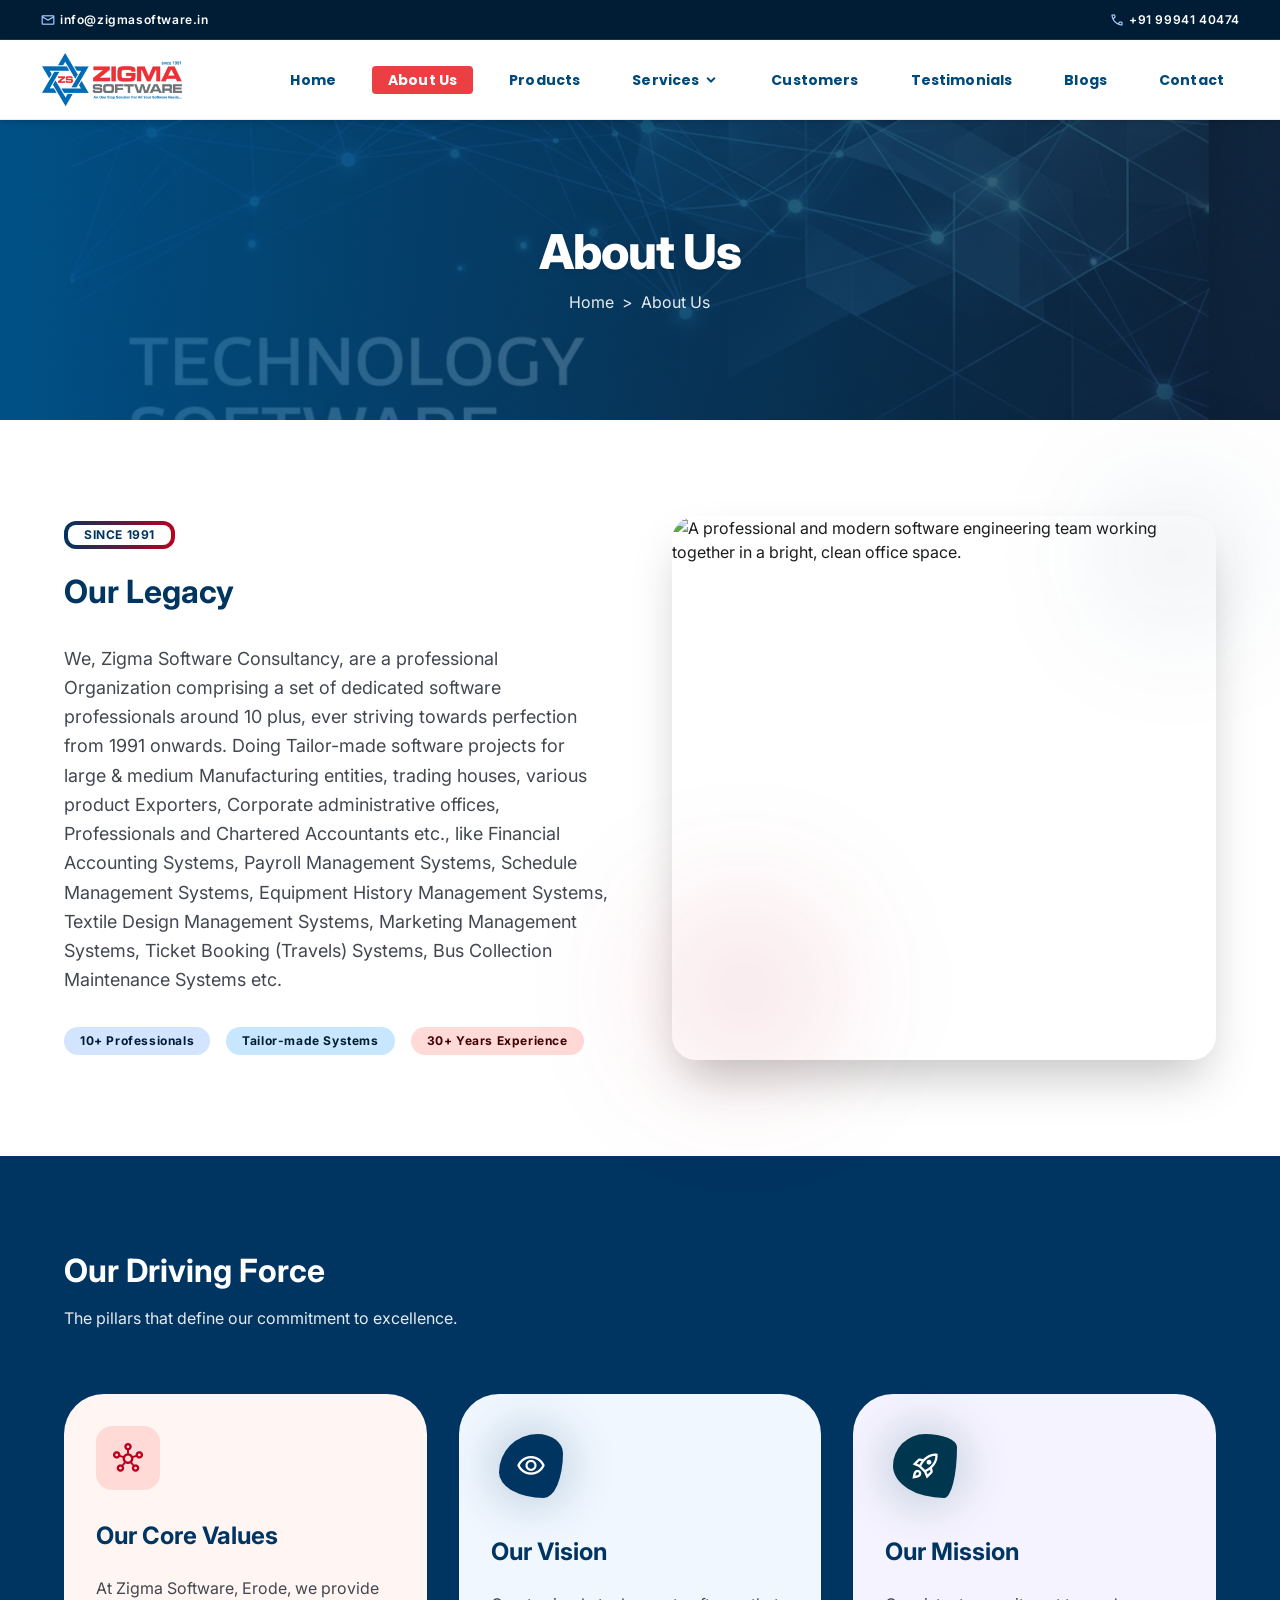
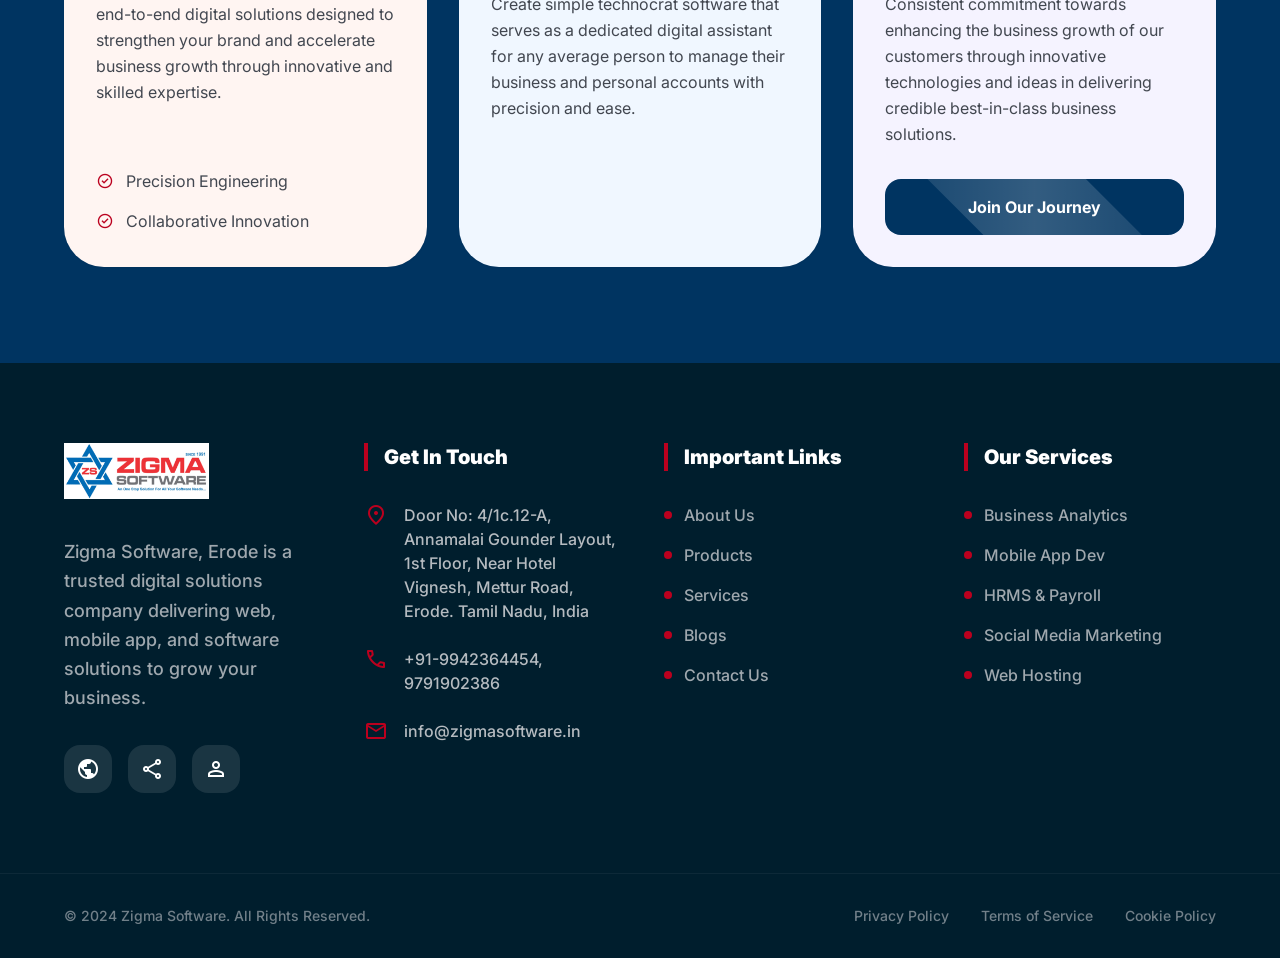
==== commit 7d1456a7: "Site updates: remove Product Development, Coming Soon, nav fixes" ====
--- a/about.html
+++ b/about.html
@@ -6,6 +6,7 @@
 <meta content="width=device-width, initial-scale=1.0" name="viewport">
 <title>About Us | Zigma Software</title>
 <script src="assets/js/tailwind.js"></script>
+<link rel="stylesheet" href="assets/css/style.css">
 <link href="https://fonts.googleapis.com/css2?family=Inter:wght@400;500;600;700;800&amp;family=Poppins:wght@400;500;600;700;800&amp;display=swap" rel="stylesheet"/>
 <link href="https://fonts.googleapis.com/css2?family=Material+Symbols+Outlined:wght,FILL@100..700,0..1&amp;display=swap" rel="stylesheet">
 <script id="tailwind-config">
@@ -309,7 +310,7 @@
 <a href="index.html" class="flex items-center gap-base cursor-pointer shrink-0">
 <img src="assets/images/logo.png" alt="Zigma Software Logo" class="h-14 w-auto object-contain">
 </a>
-<div class="hidden lg:flex items-center gap-md xl:gap-xl font-poppins text-label-md h-full">
+<div class="hidden lg:flex nav-links items-center gap-md xl:gap-xl font-poppins text-label-md h-full">
 <a class="text-[#00497b] hover:text-[#EC3F43] transition-all duration-200 px-md py-xs rounded font-bold bg-transparent whitespace-nowrap" href="index.html">Home</a>
 <a class="text-[#00497b] hover:text-[#EC3F43] transition-all duration-200 px-md py-xs rounded font-bold bg-transparent whitespace-nowrap" href="about.html">About Us</a>
 <a class="text-[#00497b] hover:text-[#EC3F43] transition-all duration-200 px-md py-xs rounded font-bold bg-transparent whitespace-nowrap" href="products.html">Products</a>
@@ -324,7 +325,7 @@
     <a href="web-development.html" class="block px-4 py-2.5 text-sm text-gray-700 hover:bg-gray-100 hover:text-primary whitespace-nowrap" role="menuitem">Web Design & Development</a>
     <a href="mobile-development.html" class="block px-4 py-2.5 text-sm text-gray-700 hover:bg-gray-100 hover:text-primary whitespace-nowrap" role="menuitem">Mobile App Development</a>
     <a href="seo-services.html" class="block px-4 py-2.5 text-sm text-gray-700 hover:bg-gray-100 hover:text-primary whitespace-nowrap" role="menuitem">SEO Services</a>
-    <!-- Social Media Marketing removed -->
+    <a href="social-marketing.html" class="block px-4 py-2.5 text-sm text-gray-700 hover:bg-gray-100 hover:text-primary whitespace-nowrap" role="menuitem">Social Media Marketing</a>
     <a href="software-support.html" class="block px-4 py-2.5 text-sm text-gray-700 hover:bg-gray-100 hover:text-primary whitespace-nowrap" role="menuitem">Software Support</a>
   </div>
 </div>
@@ -352,7 +353,7 @@
   <a class="text-white hover:text-secondary text-base transition-colors" href="web-development.html">Web Design & Development</a>
   <a class="text-white hover:text-secondary text-base transition-colors" href="mobile-development.html">Mobile App Development</a>
   <a class="text-white hover:text-secondary text-base transition-colors" href="seo-services.html">SEO Services</a>
-    <!-- Social Media Marketing removed -->
+      <a class="text-white hover:text-secondary text-base transition-colors" href="social-marketing.html">Social Media Marketing</a>
   <a class="text-white hover:text-secondary text-base transition-colors" href="software-support.html">Software Support</a>
 </div>
 <a class="hover:text-secondary transition-colors" href="customer.html">Customers</a>
@@ -367,17 +368,12 @@
 <!-- Hero Section -->
 <section class="relative h-[300px] flex flex-col items-center justify-center text-center overflow-hidden">
 <div class="absolute inset-0 z-0">
-<img class="w-full h-full object-cover" src="assets/images/hero_command_center.png" alt="About Us Hero">
+<img class="w-full h-full object-cover" src="assets/images/tech_banner_bg.png" alt="About Us Hero">
 <div class="absolute inset-0 bg-gradient-to-r from-[#005791]/90 to-[#111c2d]/70"></div>
 </div>
 <div class="relative z-10 text-white">
 <h1 class="font-display-lg text-display-lg mb-sm text-shadow-sm">About Us</h1>
 <p class="font-label-md opacity-90"><a href="index.html" class="hover:underline">Home</a> <span class="mx-xs">&gt;</span> About Us</p>
-</div>
-<div class="wave-divider">
-<svg data-name="Layer 1" preserveAspectRatio="none" viewBox="0 0 1200 120" xmlns="http://www.w3.org/2000/svg">
-<path class="shape-fill" d="M321.39,56.44c58-10.79,114.16-30.13,172-41.86,82.39-16.72,168.19-17.73,250.45-.39C823.78,31,906.67,72,985.66,92.83c70.05,18.48,146.53,26.09,214.34,3V0H0V27.35A600.21,600.21,0,0,0,321.39,56.44Z"></path>
-</svg>
 </div>
 </section>
 <!-- Our Legacy Section -->
@@ -515,7 +511,7 @@
 <li class=""><a class="text-surface-variant/70 hover:text-white transition-all flex items-center gap-3 group" href="software-support.html"><span class="w-2 h-2 bg-secondary rounded-full group-hover:w-6 transition-all"></span> Business Analytics</a></li>
 <li class=""><a class="text-surface-variant/70 hover:text-white transition-all flex items-center gap-3 group" href="mobile-development.html"><span class="w-2 h-2 bg-secondary rounded-full group-hover:w-6 transition-all"></span> Mobile App Dev</a></li>
 <li class=""><a class="text-surface-variant/70 hover:text-white transition-all flex items-center gap-3 group" href="software-support.html"><span class="w-2 h-2 bg-secondary rounded-full group-hover:w-6 transition-all"></span> HRMS &amp; Payroll</a></li>
-<!-- Footer link to Social Marketing removed -->
+<li class=""><a class="text-surface-variant/70 hover:text-white transition-all flex items-center gap-3 group" href="social-marketing.html"><span class="w-2 h-2 bg-secondary rounded-full group-hover:w-6 transition-all"></span> Social Media Marketing</a></li>
 <li class=""><a class="text-surface-variant/70 hover:text-white transition-all flex items-center gap-3 group" href="web-development.html"><span class="w-2 h-2 bg-secondary rounded-full group-hover:w-6 transition-all"></span> Web Hosting</a></li>
 </ul>
 </div>
--- a/assets/css/style.css
+++ b/assets/css/style.css
@@ -0,0 +1,35 @@
+/* Zigma Software - Main Stylesheet */
+
+:root {
+  /* Color Palette */
+  --primary: #005791;
+  --primary-container: #0670b7;
+  --secondary: #b71323;
+  --secondary-container: #db3238;
+  --background: #f9f9ff;
+  --surface: #ffffff;
+  --on-background: #111c2d;
+  --on-surface: #111c2d;
+  --outline: #717882;
+  --outline-variant: #c0c7d2;
+}
+
+/* Base styles */
+body {
+  font-family: 'Inter', sans-serif;
+  background-color: var(--background);
+  color: var(--on-background);
+  margin: 0;
+  padding: 0;
+}
+
+/* Ensure main navigation links are spaced evenly */
+#main-nav .nav-links {
+  display: flex;
+  gap: 20px;
+  align-items: center;
+}
+#main-nav .nav-links a,
+#main-nav .nav-links button {
+  white-space: nowrap;
+}
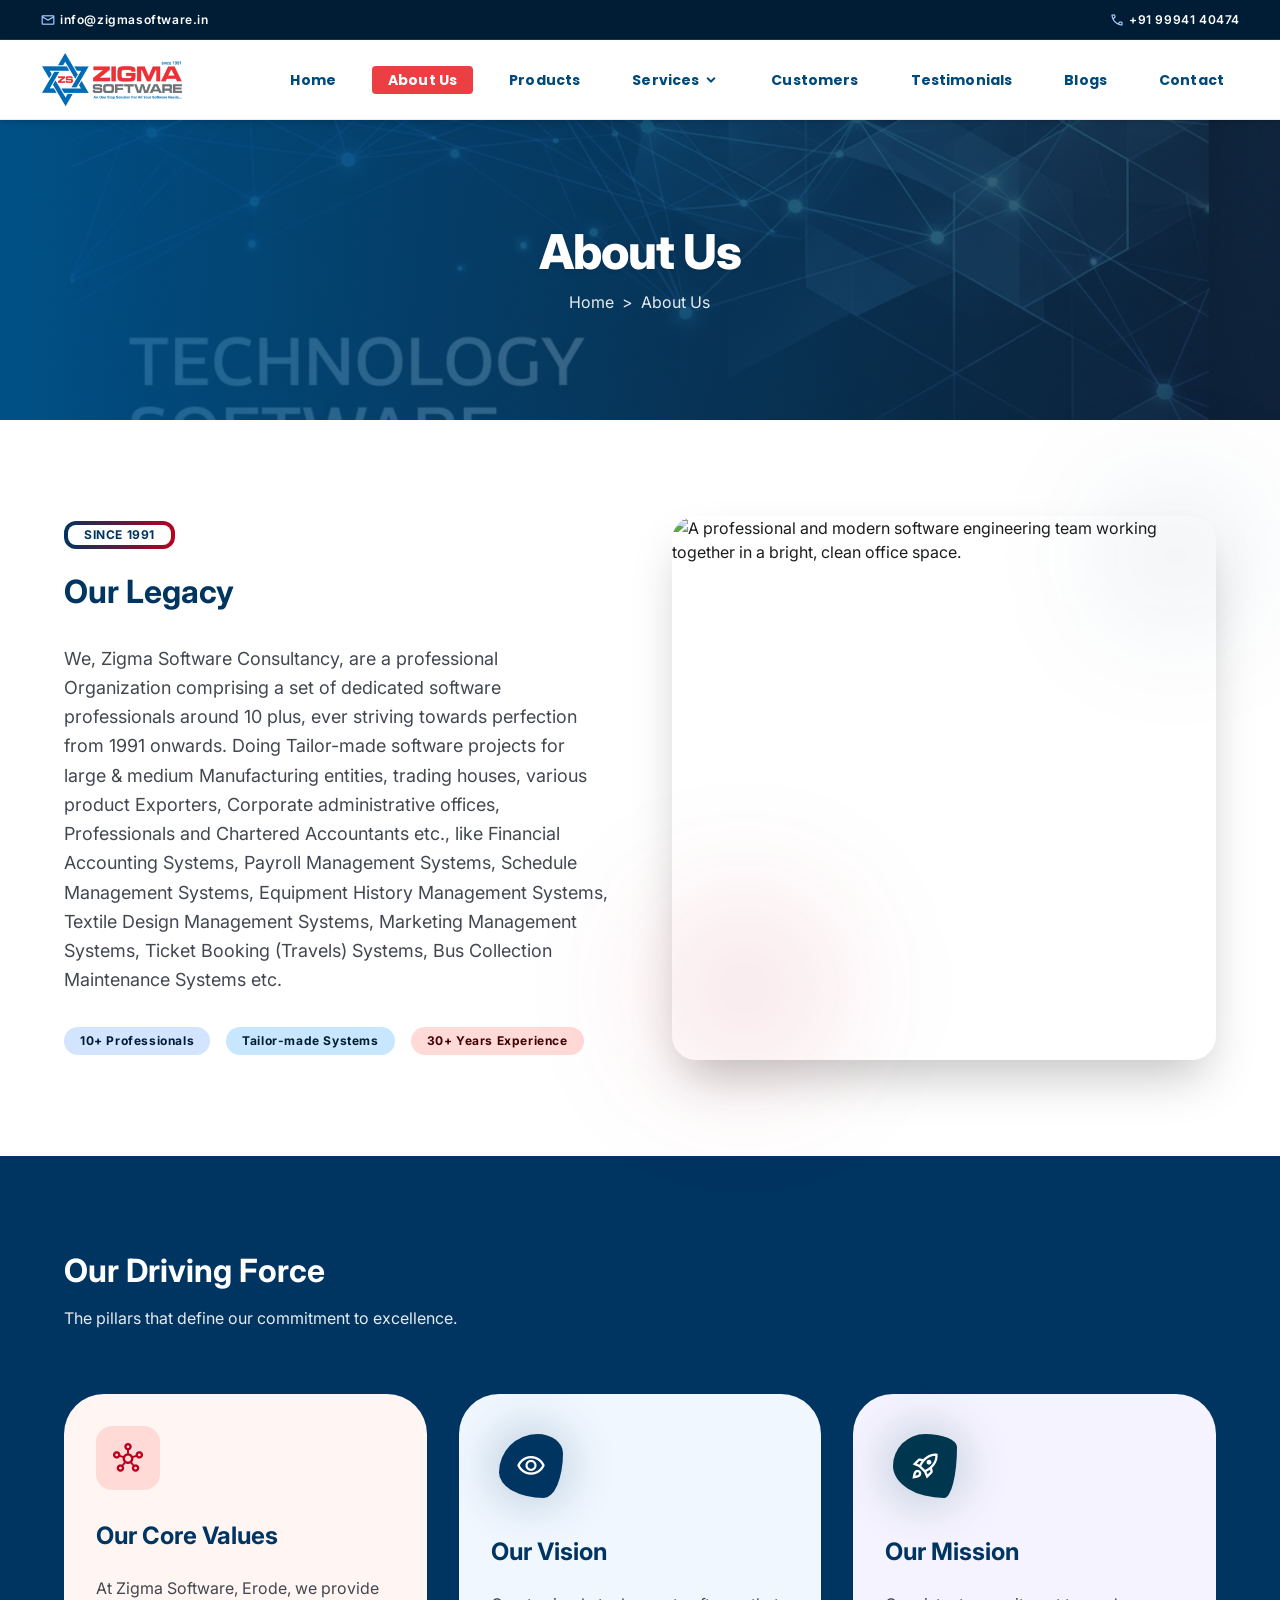
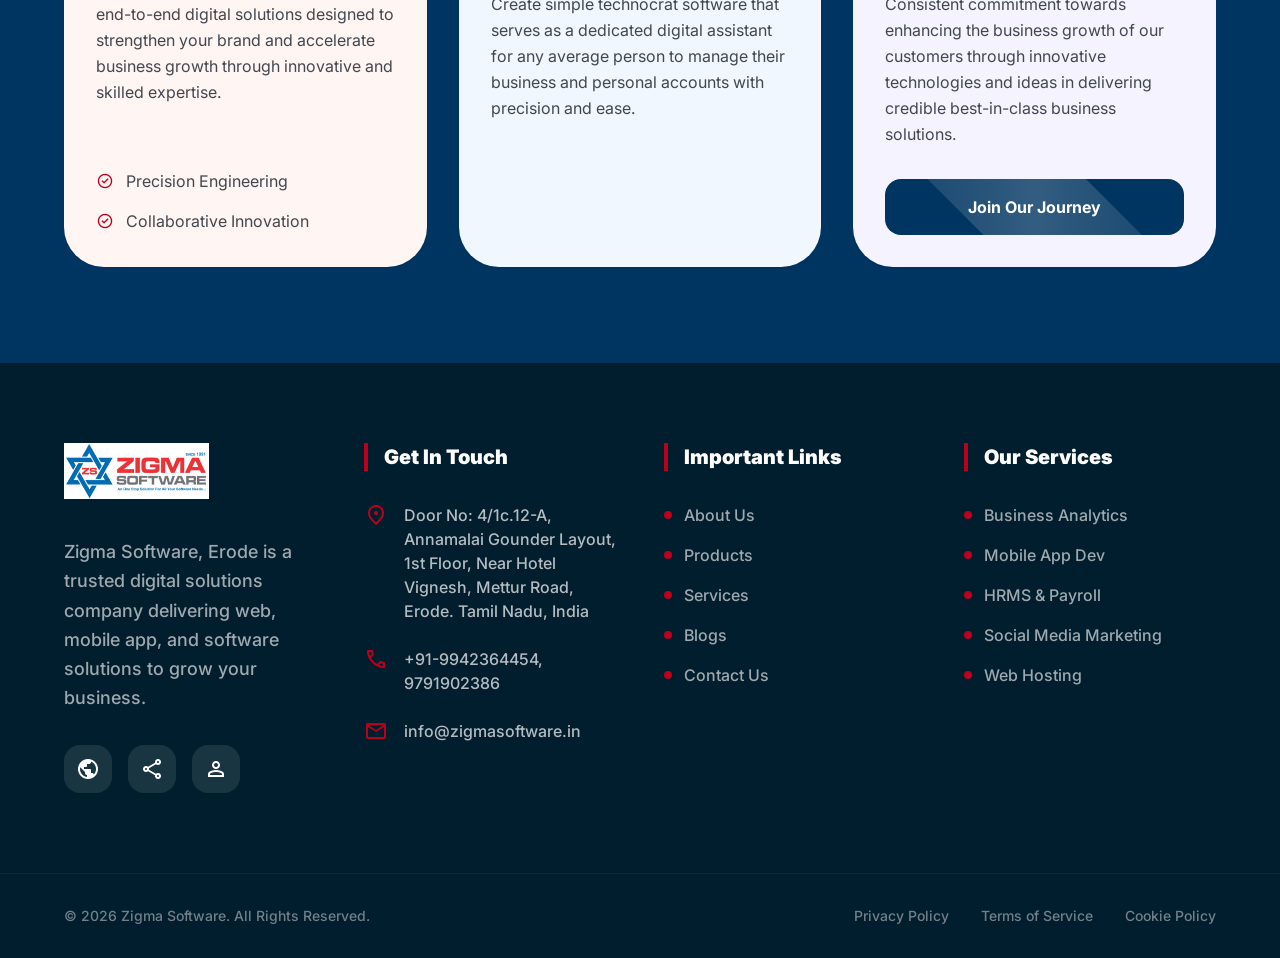
==== commit edc7e1c0: "Crop header logo and UI tweaks" ====
--- a/about.html
+++ b/about.html
@@ -517,7 +517,7 @@
 </div>
 </div>
 <div class="border-t border-white/5 pt-8 px-margin-desktop max-w-container-max mx-auto flex flex-col md:flex-row justify-between items-center gap-6 text-surface-variant/50 text-sm font-medium">
-<p class="">© 2024 Zigma Software. All Rights Reserved.</p>
+<p class="">© 2026 Zigma Software. All Rights Reserved.</p>
 <div class="flex gap-8">
 <a class="hover:text-white transition-colors" href="#">Privacy Policy</a>
 <a class="hover:text-white transition-colors" href="#">Terms of Service</a>
--- a/assets/css/style.css
+++ b/assets/css/style.css
@@ -33,3 +33,14 @@
 #main-nav .nav-links button {
   white-space: nowrap;
 }
+
+/* Crop logo in header to remove unwanted bottom artifact */
+#main-nav .logo-crop {
+  height: 48px; /* slightly smaller than the image height to hide the bottom line */
+  overflow: hidden;
+  display: inline-block;
+}
+#main-nav .logo-crop img {
+  display: block;
+  transform: translateY(-3px);
+}
